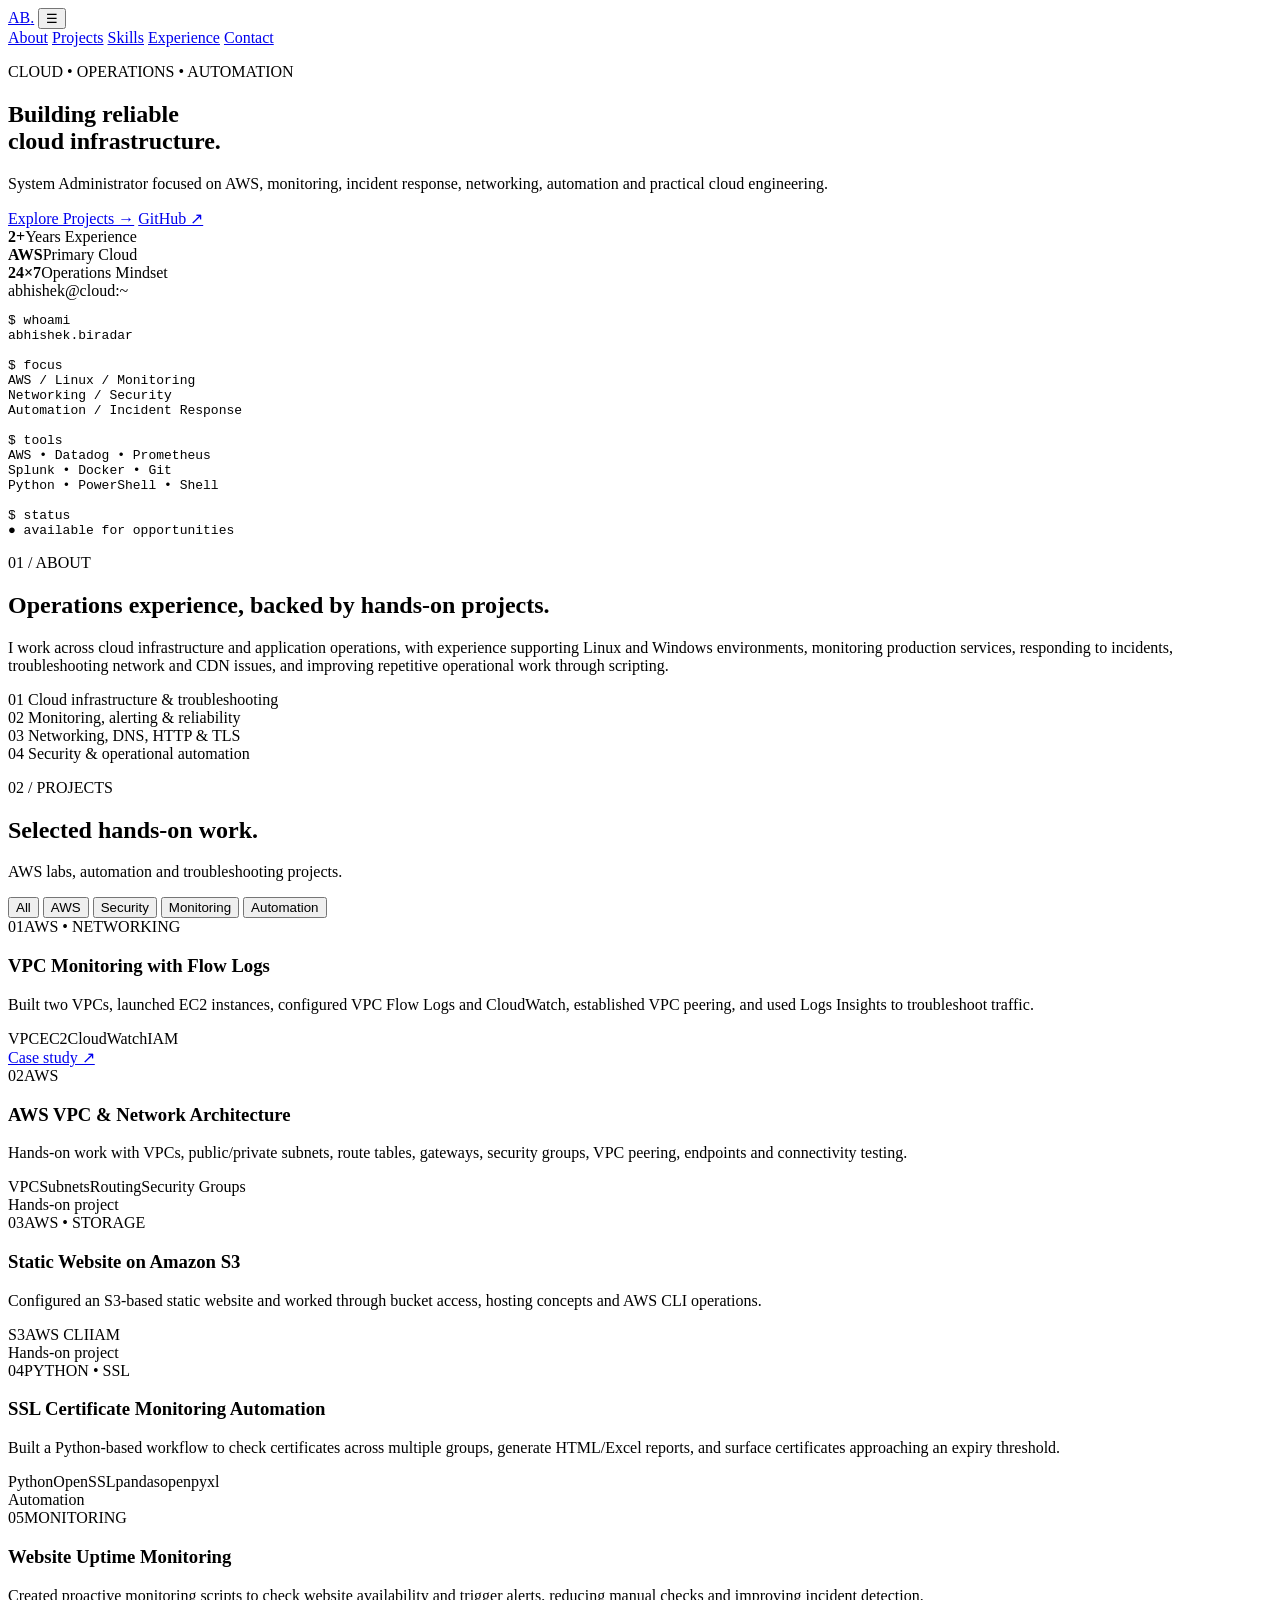
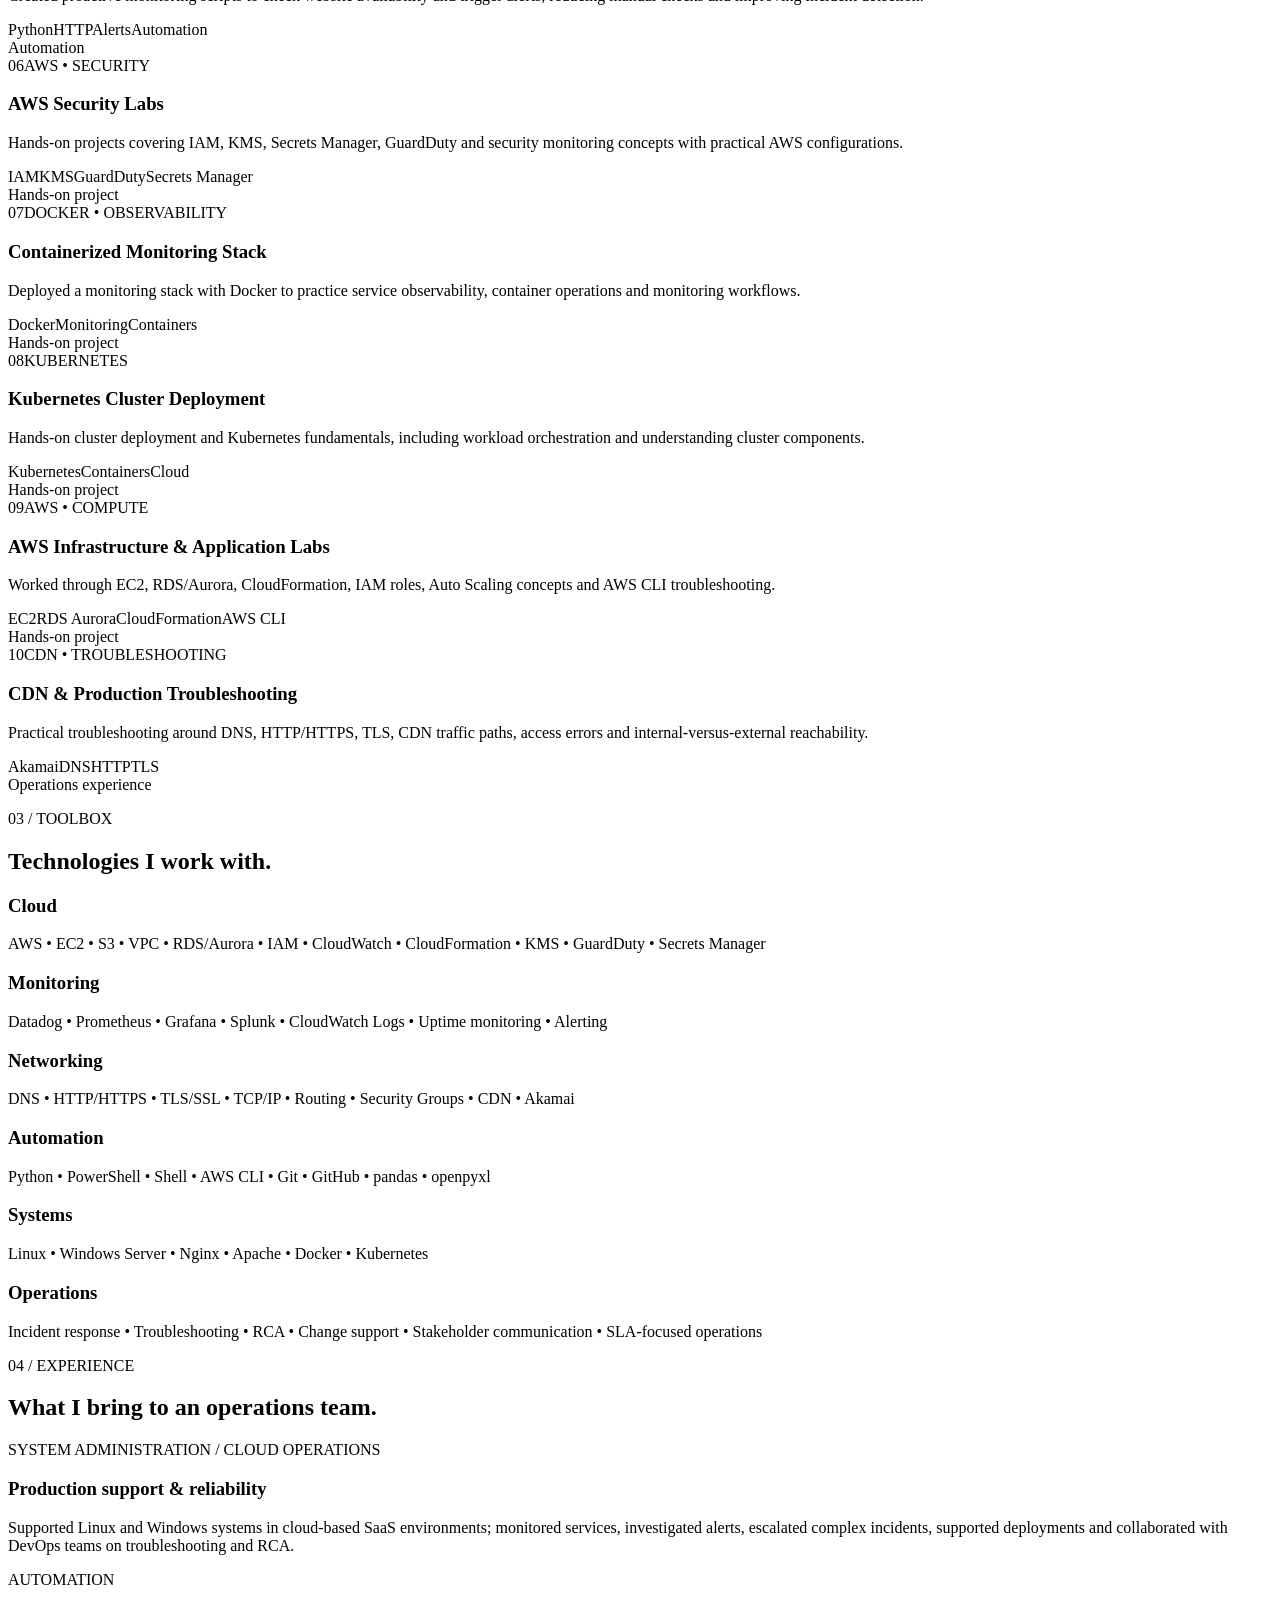
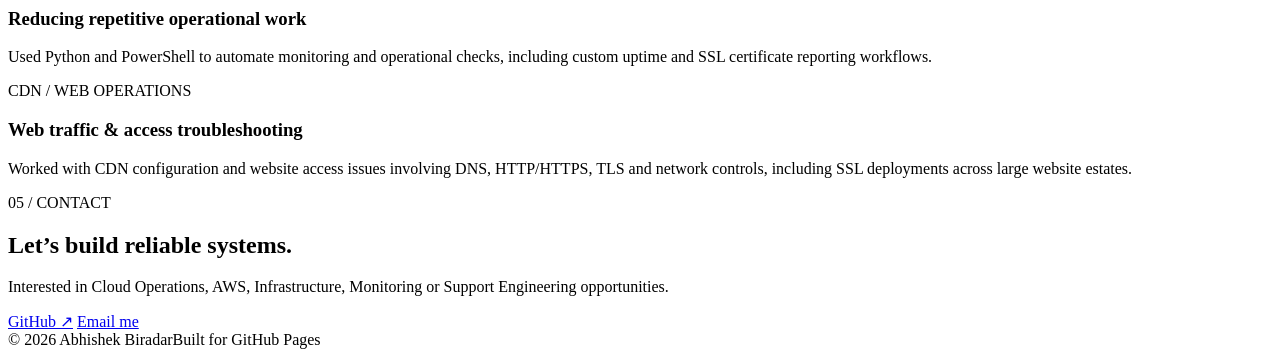
==== index.html @ 0b4e9587 "Rename index[1].html to index.html" ====
<!DOCTYPE html>
<html lang="en">
<head>
  <meta charset="UTF-8">
  <meta name="viewport" content="width=device-width, initial-scale=1.0">
  <meta name="description" content="Abhishek Biradar — Cloud Operations, AWS, Monitoring and Infrastructure portfolio.">
  <title>Abhishek Biradar | Cloud & Infrastructure Portfolio</title>
  <link rel="preconnect" href="https://fonts.googleapis.com">
  <link rel="preconnect" href="https://fonts.gstatic.com" crossorigin>
  <link href="https://fonts.googleapis.com/css2?family=Inter:wght@400;500;600;700;800&family=JetBrains+Mono:wght@500;600&display=swap" rel="stylesheet">
  <link rel="stylesheet" href="style.css">
</head>
<body>
  <div class="bg-grid"></div>

  <header class="nav">
    <a class="brand" href="#home">AB<span>.</span></a>
    <button class="menu-btn" aria-label="Open menu">☰</button>
    <nav>
      <a href="#about">About</a>
      <a href="#projects">Projects</a>
      <a href="#skills">Skills</a>
      <a href="#experience">Experience</a>
      <a href="#contact">Contact</a>
    </nav>
  </header>

  <main id="home">
    <section class="hero section">
      <div class="hero-copy">
        <p class="eyebrow"><span class="dot"></span> CLOUD • OPERATIONS • AUTOMATION</p>
        <h1>Building reliable<br><span>cloud infrastructure.</span></h1>
        <p class="lead">
          System Administrator focused on AWS, monitoring, incident response,
          networking, automation and practical cloud engineering.
        </p>
        <div class="hero-actions">
          <a class="btn primary" href="#projects">Explore Projects →</a>
          <a class="btn ghost" href="https://github.com/0babhi" target="_blank" rel="noreferrer">GitHub ↗</a>
        </div>
        <div class="quick-stats">
          <div><strong>2+</strong><span>Years Experience</span></div>
          <div><strong>AWS</strong><span>Primary Cloud</span></div>
          <div><strong>24×7</strong><span>Operations Mindset</span></div>
        </div>
      </div>
      <div class="terminal-card">
        <div class="terminal-top"><i></i><i></i><i></i><span>abhishek@cloud:~</span></div>
        <pre><code><span class="muted">$</span> whoami
<span class="cyan">abhishek.biradar</span>

<span class="muted">$</span> focus
AWS / Linux / Monitoring
Networking / Security
Automation / Incident Response

<span class="muted">$</span> tools
AWS • Datadog • Prometheus
Splunk • Docker • Git
Python • PowerShell • Shell

<span class="muted">$</span> status
<span class="green">● available for opportunities</span></code></pre>
      </div>
    </section>

    <section id="about" class="section about">
      <div class="section-head">
        <p class="eyebrow">01 / ABOUT</p>
        <h2>Operations experience, backed by hands-on projects.</h2>
      </div>
      <div class="about-grid">
        <p class="about-text">
          I work across cloud infrastructure and application operations, with experience
          supporting Linux and Windows environments, monitoring production services,
          responding to incidents, troubleshooting network and CDN issues, and improving
          repetitive operational work through scripting.
        </p>
        <div class="about-list">
          <div><span>01</span> Cloud infrastructure & troubleshooting</div>
          <div><span>02</span> Monitoring, alerting & reliability</div>
          <div><span>03</span> Networking, DNS, HTTP & TLS</div>
          <div><span>04</span> Security & operational automation</div>
        </div>
      </div>
    </section>

    <section id="projects" class="section">
      <div class="section-head row">
        <div>
          <p class="eyebrow">02 / PROJECTS</p>
          <h2>Selected hands-on work.</h2>
        </div>
        <p class="section-note">AWS labs, automation and troubleshooting projects.</p>
      </div>

      <div class="filters">
        <button class="filter active" data-filter="all">All</button>
        <button class="filter" data-filter="aws">AWS</button>
        <button class="filter" data-filter="security">Security</button>
        <button class="filter" data-filter="monitoring">Monitoring</button>
        <button class="filter" data-filter="automation">Automation</button>
      </div>

      <div class="project-grid">
        <article class="project featured" data-tags="aws monitoring security">
          <div class="project-top"><span class="number">01</span><span class="badge">AWS • NETWORKING</span></div>
          <h3>VPC Monitoring with Flow Logs</h3>
          <p>Built two VPCs, launched EC2 instances, configured VPC Flow Logs and CloudWatch, established VPC peering, and used Logs Insights to troubleshoot traffic.</p>
          <div class="tags"><span>VPC</span><span>EC2</span><span>CloudWatch</span><span>IAM</span></div>
          <a href="https://0babhi.github.io/Abhishek.biradar/" target="_blank" rel="noreferrer">Case study ↗</a>
        </article>

        <article class="project" data-tags="aws">
          <div class="project-top"><span class="number">02</span><span class="badge">AWS</span></div>
          <h3>AWS VPC & Network Architecture</h3>
          <p>Hands-on work with VPCs, public/private subnets, route tables, gateways, security groups, VPC peering, endpoints and connectivity testing.</p>
          <div class="tags"><span>VPC</span><span>Subnets</span><span>Routing</span><span>Security Groups</span></div>
          <span class="project-status">Hands-on project</span>
        </article>

        <article class="project" data-tags="aws">
          <div class="project-top"><span class="number">03</span><span class="badge">AWS • STORAGE</span></div>
          <h3>Static Website on Amazon S3</h3>
          <p>Configured an S3-based static website and worked through bucket access, hosting concepts and AWS CLI operations.</p>
          <div class="tags"><span>S3</span><span>AWS CLI</span><span>IAM</span></div>
          <span class="project-status">Hands-on project</span>
        </article>

        <article class="project" data-tags="monitoring automation">
          <div class="project-top"><span class="number">04</span><span class="badge">PYTHON • SSL</span></div>
          <h3>SSL Certificate Monitoring Automation</h3>
          <p>Built a Python-based workflow to check certificates across multiple groups, generate HTML/Excel reports, and surface certificates approaching an expiry threshold.</p>
          <div class="tags"><span>Python</span><span>OpenSSL</span><span>pandas</span><span>openpyxl</span></div>
          <span class="project-status">Automation</span>
        </article>

        <article class="project" data-tags="monitoring automation">
          <div class="project-top"><span class="number">05</span><span class="badge">MONITORING</span></div>
          <h3>Website Uptime Monitoring</h3>
          <p>Created proactive monitoring scripts to check website availability and trigger alerts, reducing manual checks and improving incident detection.</p>
          <div class="tags"><span>Python</span><span>HTTP</span><span>Alerts</span><span>Automation</span></div>
          <span class="project-status">Automation</span>
        </article>

        <article class="project" data-tags="aws security">
          <div class="project-top"><span class="number">06</span><span class="badge">AWS • SECURITY</span></div>
          <h3>AWS Security Labs</h3>
          <p>Hands-on projects covering IAM, KMS, Secrets Manager, GuardDuty and security monitoring concepts with practical AWS configurations.</p>
          <div class="tags"><span>IAM</span><span>KMS</span><span>GuardDuty</span><span>Secrets Manager</span></div>
          <span class="project-status">Hands-on project</span>
        </article>

        <article class="project" data-tags="aws monitoring">
          <div class="project-top"><span class="number">07</span><span class="badge">DOCKER • OBSERVABILITY</span></div>
          <h3>Containerized Monitoring Stack</h3>
          <p>Deployed a monitoring stack with Docker to practice service observability, container operations and monitoring workflows.</p>
          <div class="tags"><span>Docker</span><span>Monitoring</span><span>Containers</span></div>
          <span class="project-status">Hands-on project</span>
        </article>

        <article class="project" data-tags="aws">
          <div class="project-top"><span class="number">08</span><span class="badge">KUBERNETES</span></div>
          <h3>Kubernetes Cluster Deployment</h3>
          <p>Hands-on cluster deployment and Kubernetes fundamentals, including workload orchestration and understanding cluster components.</p>
          <div class="tags"><span>Kubernetes</span><span>Containers</span><span>Cloud</span></div>
          <span class="project-status">Hands-on project</span>
        </article>

        <article class="project" data-tags="aws security">
          <div class="project-top"><span class="number">09</span><span class="badge">AWS • COMPUTE</span></div>
          <h3>AWS Infrastructure & Application Labs</h3>
          <p>Worked through EC2, RDS/Aurora, CloudFormation, IAM roles, Auto Scaling concepts and AWS CLI troubleshooting.</p>
          <div class="tags"><span>EC2</span><span>RDS Aurora</span><span>CloudFormation</span><span>AWS CLI</span></div>
          <span class="project-status">Hands-on project</span>
        </article>

        <article class="project" data-tags="monitoring security">
          <div class="project-top"><span class="number">10</span><span class="badge">CDN • TROUBLESHOOTING</span></div>
          <h3>CDN & Production Troubleshooting</h3>
          <p>Practical troubleshooting around DNS, HTTP/HTTPS, TLS, CDN traffic paths, access errors and internal-versus-external reachability.</p>
          <div class="tags"><span>Akamai</span><span>DNS</span><span>HTTP</span><span>TLS</span></div>
          <span class="project-status">Operations experience</span>
        </article>
      </div>
    </section>

    <section id="skills" class="section skills">
      <div class="section-head">
        <p class="eyebrow">03 / TOOLBOX</p>
        <h2>Technologies I work with.</h2>
      </div>
      <div class="skill-groups">
        <div class="skill-group"><h3>Cloud</h3><p>AWS • EC2 • S3 • VPC • RDS/Aurora • IAM • CloudWatch • CloudFormation • KMS • GuardDuty • Secrets Manager</p></div>
        <div class="skill-group"><h3>Monitoring</h3><p>Datadog • Prometheus • Grafana • Splunk • CloudWatch Logs • Uptime monitoring • Alerting</p></div>
        <div class="skill-group"><h3>Networking</h3><p>DNS • HTTP/HTTPS • TLS/SSL • TCP/IP • Routing • Security Groups • CDN • Akamai</p></div>
        <div class="skill-group"><h3>Automation</h3><p>Python • PowerShell • Shell • AWS CLI • Git • GitHub • pandas • openpyxl</p></div>
        <div class="skill-group"><h3>Systems</h3><p>Linux • Windows Server • Nginx • Apache • Docker • Kubernetes</p></div>
        <div class="skill-group"><h3>Operations</h3><p>Incident response • Troubleshooting • RCA • Change support • Stakeholder communication • SLA-focused operations</p></div>
      </div>
    </section>

    <section id="experience" class="section experience">
      <div class="section-head">
        <p class="eyebrow">04 / EXPERIENCE</p>
        <h2>What I bring to an operations team.</h2>
      </div>
      <div class="timeline">
        <div class="timeline-item">
          <span class="timeline-dot"></span>
          <div><p class="eyebrow">SYSTEM ADMINISTRATION / CLOUD OPERATIONS</p>
          <h3>Production support & reliability</h3>
          <p>Supported Linux and Windows systems in cloud-based SaaS environments; monitored services, investigated alerts, escalated complex incidents, supported deployments and collaborated with DevOps teams on troubleshooting and RCA.</p></div>
        </div>
        <div class="timeline-item">
          <span class="timeline-dot"></span>
          <div><p class="eyebrow">AUTOMATION</p>
          <h3>Reducing repetitive operational work</h3>
          <p>Used Python and PowerShell to automate monitoring and operational checks, including custom uptime and SSL certificate reporting workflows.</p></div>
        </div>
        <div class="timeline-item">
          <span class="timeline-dot"></span>
          <div><p class="eyebrow">CDN / WEB OPERATIONS</p>
          <h3>Web traffic & access troubleshooting</h3>
          <p>Worked with CDN configuration and website access issues involving DNS, HTTP/HTTPS, TLS and network controls, including SSL deployments across large website estates.</p></div>
        </div>
      </div>
    </section>

    <section id="contact" class="section contact">
      <div class="contact-card">
        <p class="eyebrow">05 / CONTACT</p>
        <h2>Let’s build reliable systems.</h2>
        <p>Interested in Cloud Operations, AWS, Infrastructure, Monitoring or Support Engineering opportunities.</p>
        <div class="contact-links">
          <a class="btn primary" href="https://github.com/0babhi" target="_blank" rel="noreferrer">GitHub ↗</a>
          <a class="btn ghost" href="mailto:abhi0b@duck.com">Email me</a>
        </div>
      </div>
    </section>
  </main>

  <footer><span>© 2026 Abhishek Biradar</span><span>Built for GitHub Pages</span></footer>
  <script src="script.js"></script>
</body>
</html>
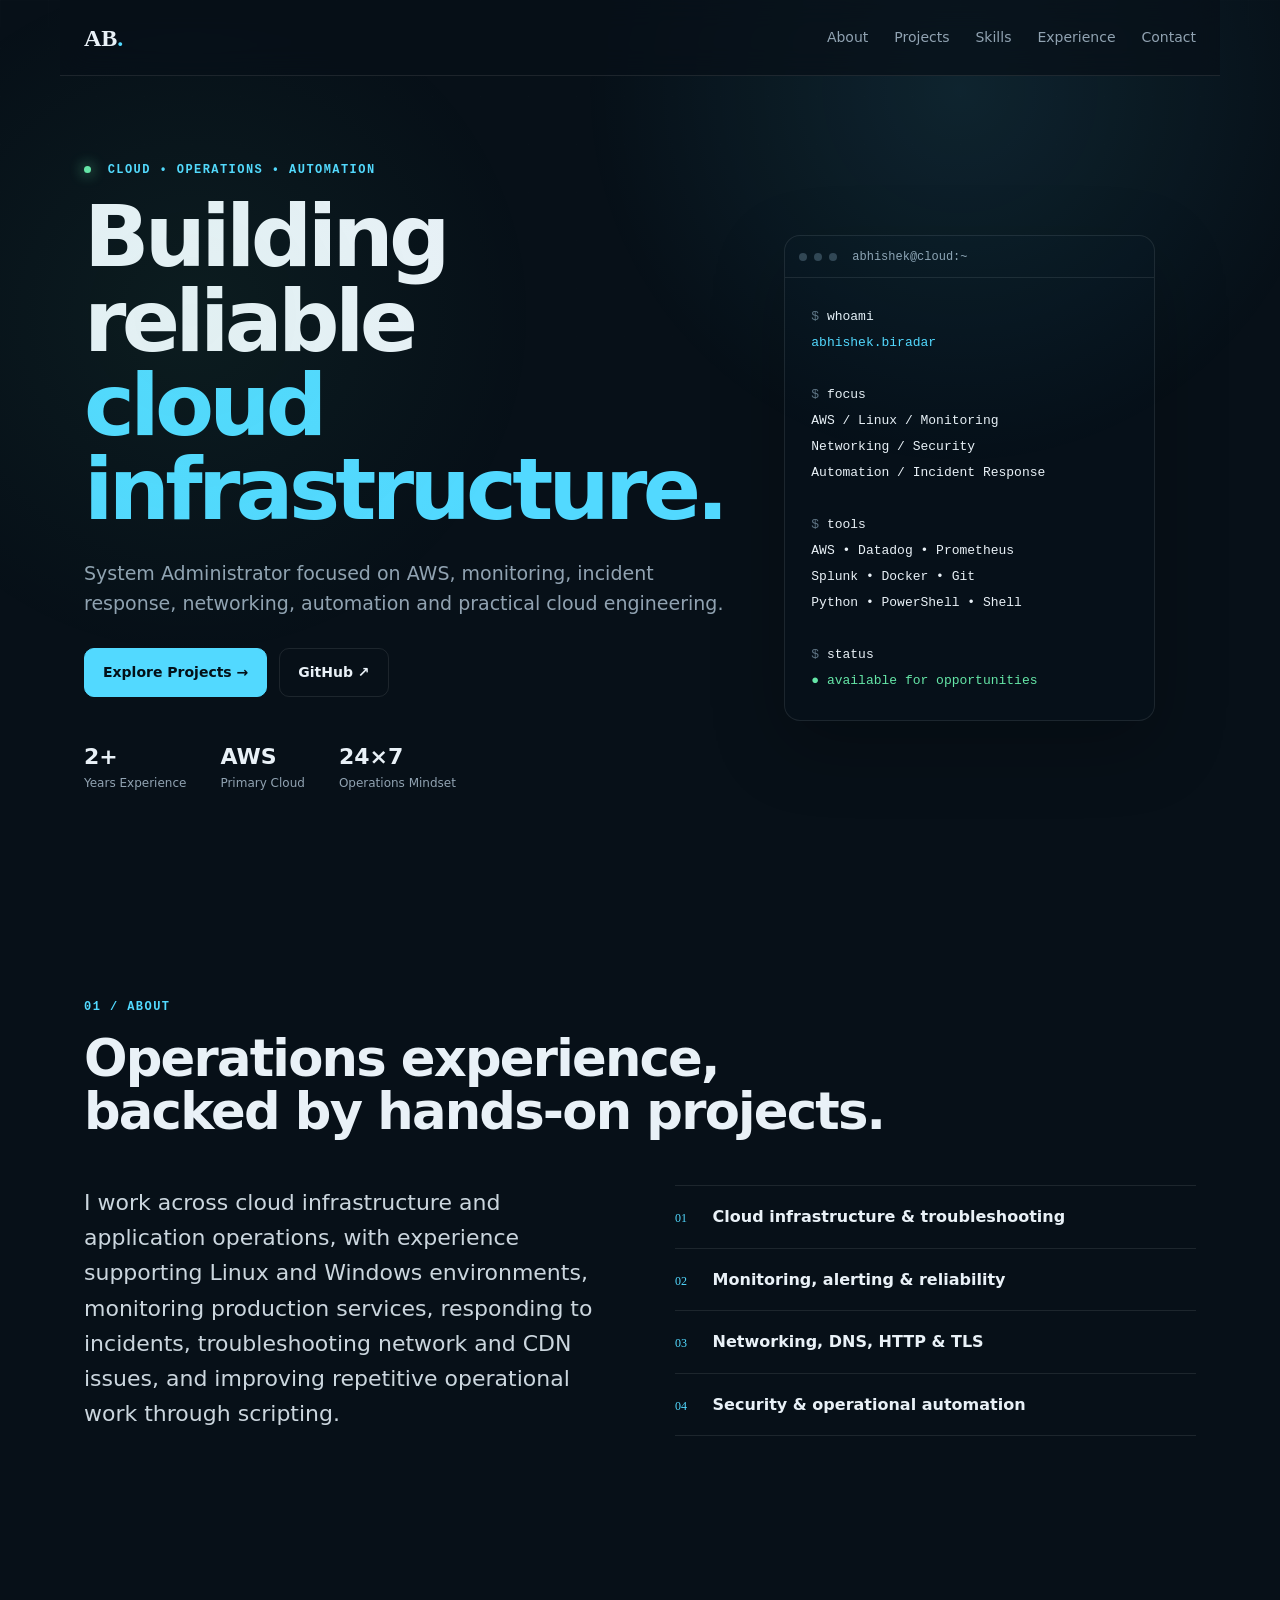
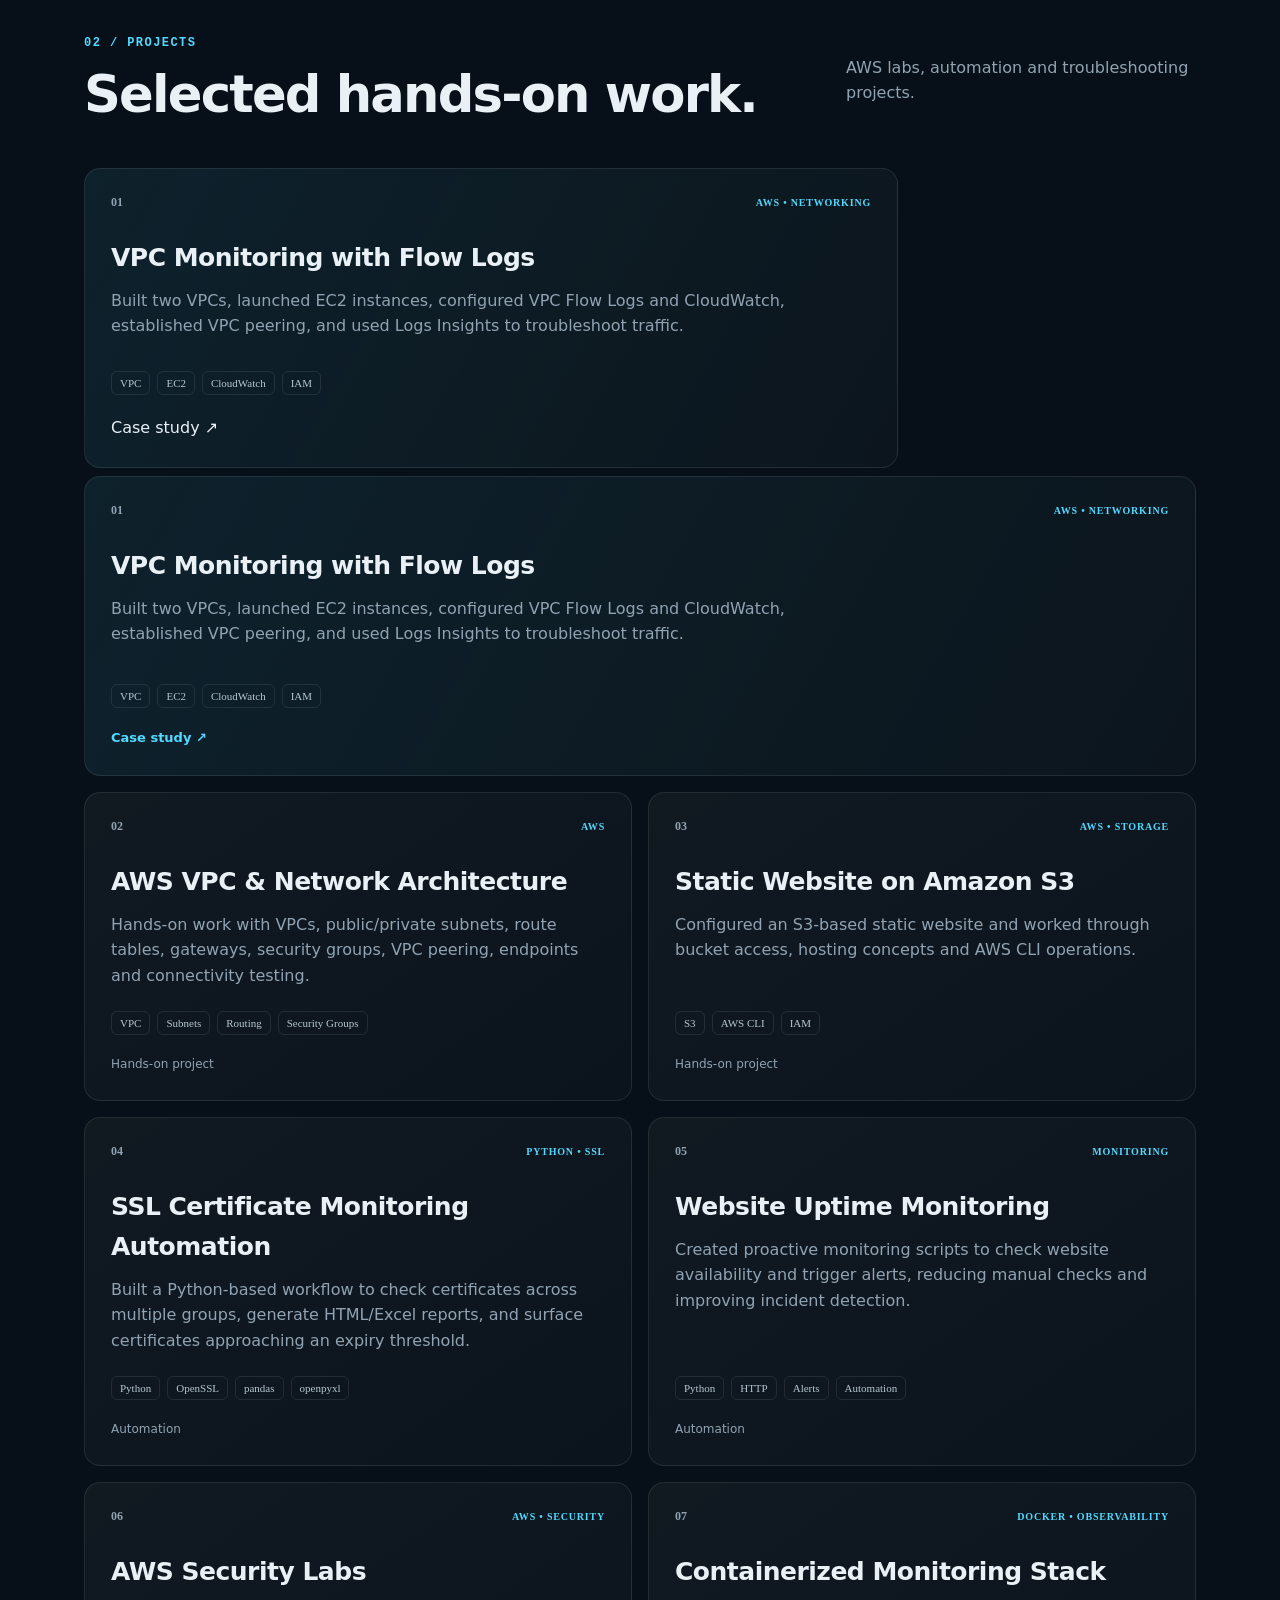
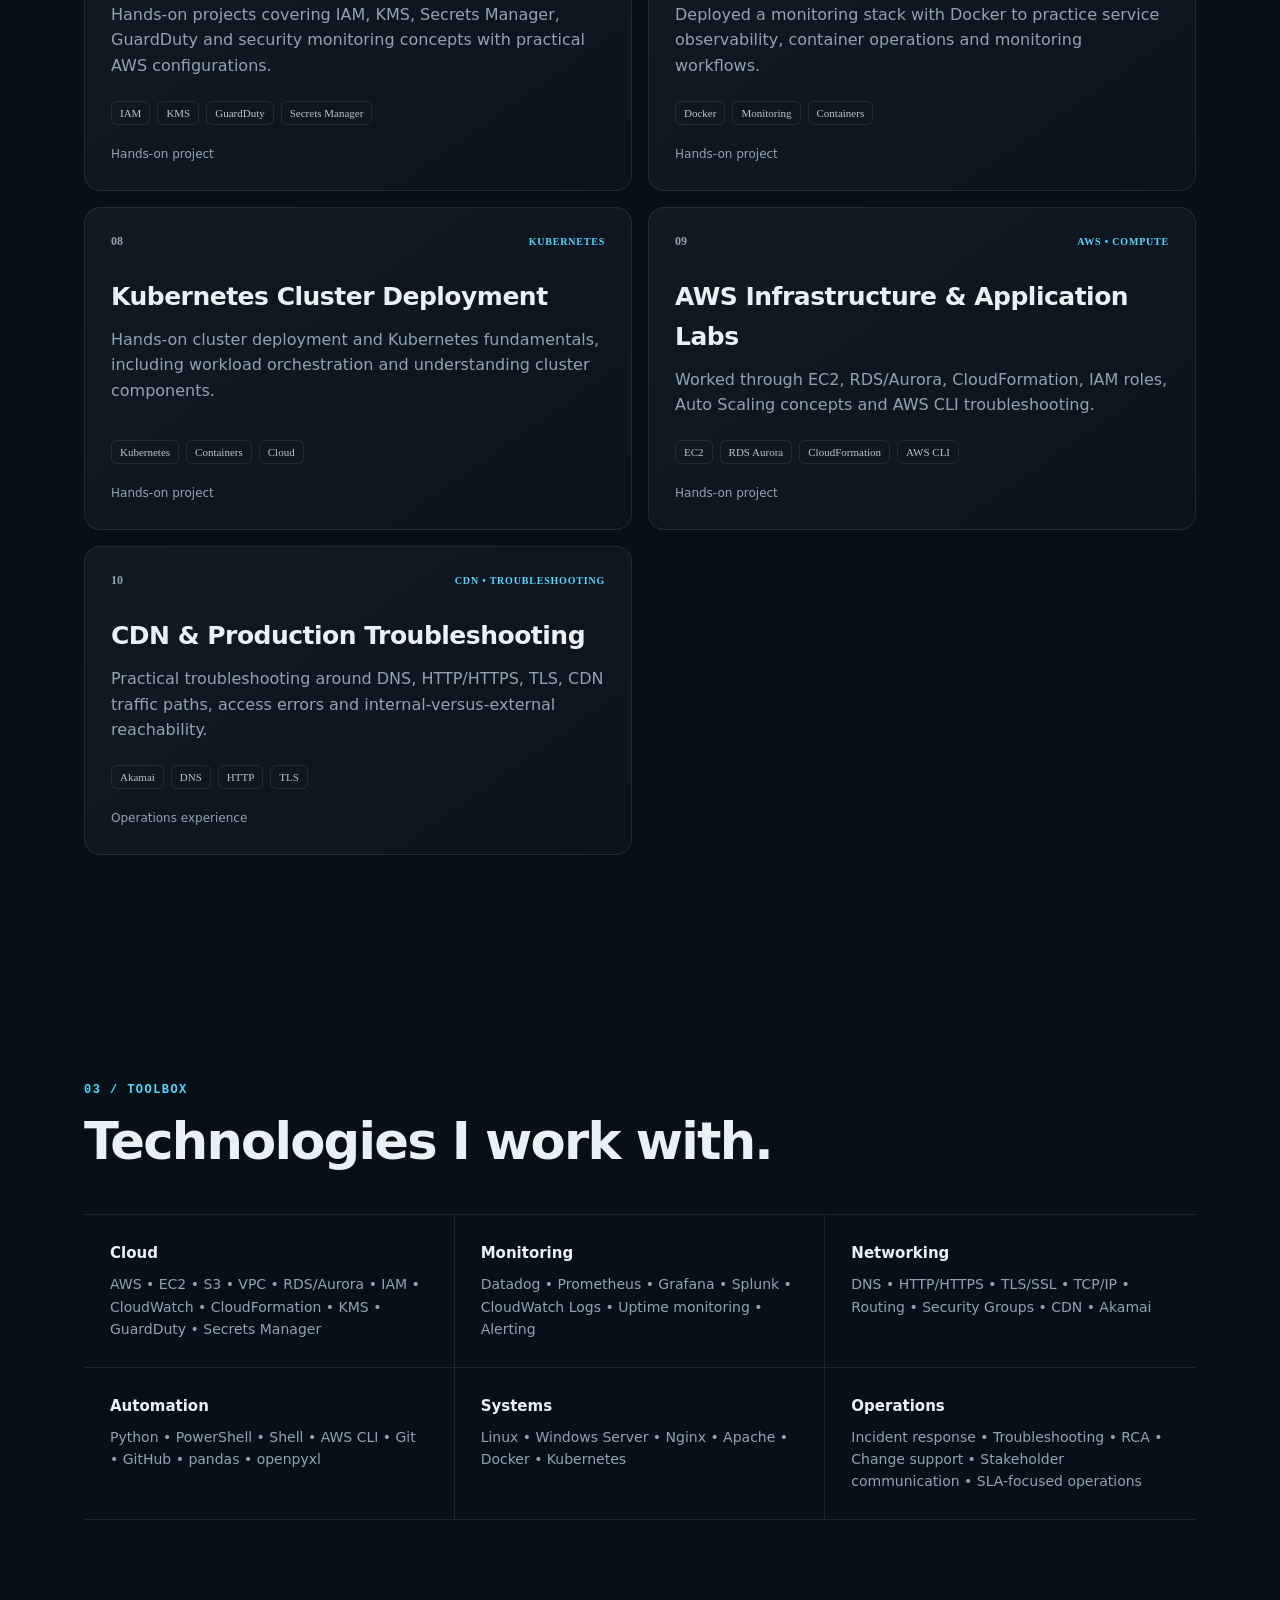
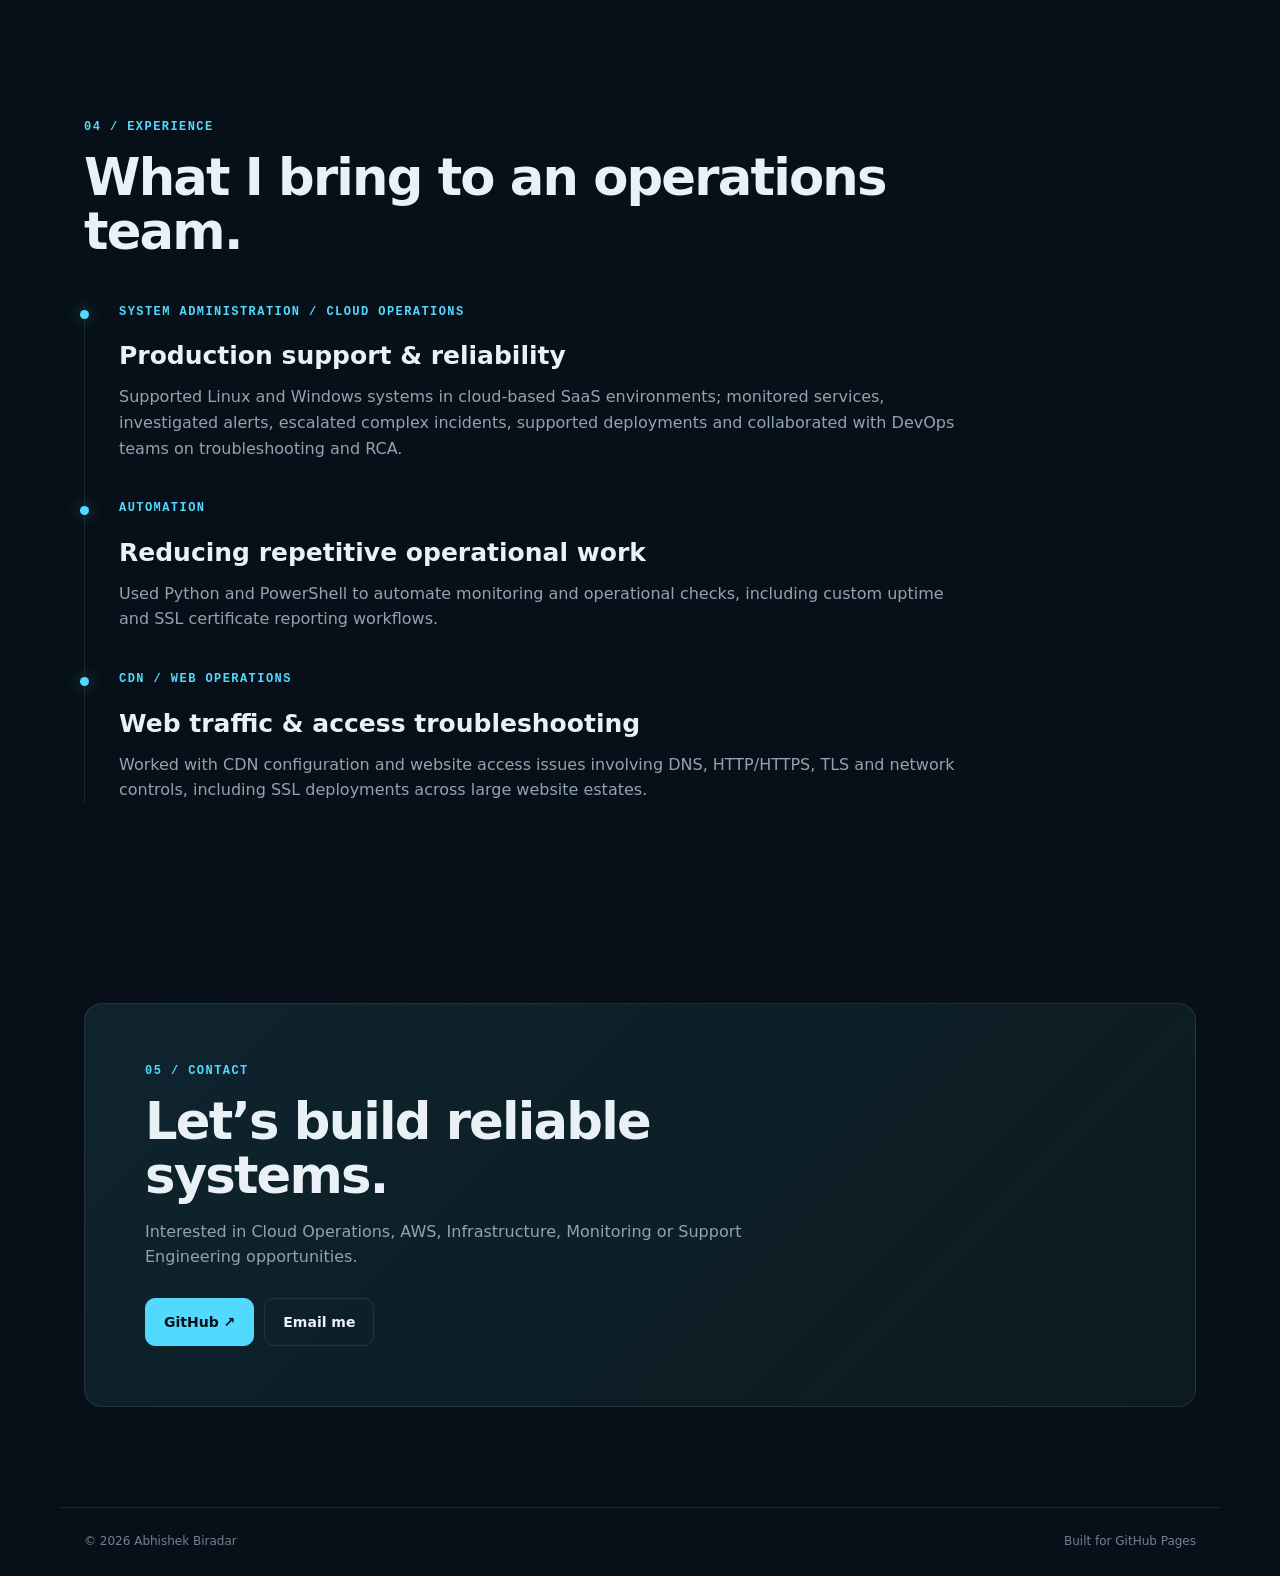
==== commit 5fe243da: "Add VPC Monitoring project details to index.html Added a new project article for VPC Monitoring with" ====
--- a/index.html
+++ b/index.html
@@ -95,13 +95,32 @@
       </div>
 
       <div class="filters">
-        <button class="filter active" data-filter="all">All</button>
-        <button class="filter" data-filter="aws">AWS</button>
-        <button class="filter" data-filter="security">Security</button>
-        <button class="filter" data-filter="monitoring">Monitoring</button>
-        <button class="filter" data-filter="automation">Automation</button>
-      </div>
-
+<article class="project featured" data-tags="aws monitoring security"
+         onclick="window.location.href='vpc-flow-logs.html'"
+         style="cursor: pointer;">
+
+  <div class="project-top">
+    <span class="number">01</span>
+    <span class="badge">AWS • NETWORKING</span>
+  </div>
+
+  <h3>VPC Monitoring with Flow Logs</h3>
+
+  <p>
+    Built two VPCs, launched EC2 instances, configured VPC Flow Logs and CloudWatch,
+    established VPC peering, and used Logs Insights to troubleshoot traffic.
+  </p>
+
+  <div class="tags">
+    <span>VPC</span>
+    <span>EC2</span>
+    <span>CloudWatch</span>
+    <span>IAM</span>
+  </div>
+
+  <span>Case study ↗</span>
+
+</article>
       <div class="project-grid">
         <article class="project featured" data-tags="aws monitoring security">
           <div class="project-top"><span class="number">01</span><span class="badge">AWS • NETWORKING</span></div>
--- a/style.css
+++ b/style.css
@@ -0,0 +1,24 @@
+:root{
+  --bg:#071018; --panel:#0b1620; --panel2:#0e1c28; --text:#e9f1f7;
+  --muted:#91a3b2; --line:rgba(255,255,255,.09); --cyan:#52d9ff;
+  --green:#65e6a7; --max:1160px;
+}
+*{box-sizing:border-box}html{scroll-behavior:smooth}body{margin:0;background:var(--bg);color:var(--text);font-family:Inter,system-ui,sans-serif;line-height:1.6}
+body:before{content:"";position:fixed;inset:0;pointer-events:none;background:radial-gradient(circle at 75% 10%,rgba(82,217,255,.10),transparent 30%),radial-gradient(circle at 15% 35%,rgba(101,230,167,.06),transparent 28%)}
+.bg-grid{position:fixed;inset:0;pointer-events:none;opacity:.16;background-image:linear-gradient(rgba(255,255,255,.05) 1px,transparent 1px),linear-gradient(90deg,rgba(255,255,255,.05) 1px,transparent 1px);background-size:48px 48px;mask-image:linear-gradient(to bottom,black,transparent 80%)}
+a{color:inherit;text-decoration:none}.nav{height:76px;max-width:var(--max);margin:auto;display:flex;align-items:center;justify-content:space-between;padding:0 24px;position:sticky;top:0;z-index:10;background:rgba(7,16,24,.72);backdrop-filter:blur(14px);border-bottom:1px solid var(--line)}
+.brand{font:800 24px/1 Inter}.brand span{color:var(--cyan)}nav{display:flex;gap:26px}nav a{font-size:14px;color:var(--muted);transition:.2s}nav a:hover{color:var(--text)}.menu-btn{display:none;background:none;border:0;color:var(--text);font-size:24px}
+.section{max-width:var(--max);margin:auto;padding:100px 24px}.hero{min-height:calc(100vh - 76px);display:grid;grid-template-columns:1.1fr .9fr;gap:60px;align-items:center;padding-top:80px}
+.eyebrow{font:600 12px/1.3 "JetBrains Mono",monospace;letter-spacing:.12em;color:var(--cyan);margin:0 0 16px}.dot{display:inline-block;width:7px;height:7px;background:var(--green);border-radius:50%;margin-right:8px;box-shadow:0 0 14px var(--green)}
+h1{font-size:clamp(48px,7vw,86px);line-height:.98;letter-spacing:-.055em;margin:0 0 26px}h1 span{color:var(--cyan)}h2{font-size:clamp(32px,4vw,52px);line-height:1.05;letter-spacing:-.035em;margin:0}.lead{font-size:19px;color:var(--muted);max-width:650px}.hero-actions{display:flex;gap:12px;margin:30px 0 42px}.btn{display:inline-flex;align-items:center;justify-content:center;border:1px solid var(--line);padding:12px 18px;border-radius:10px;font-weight:600;font-size:14px;transition:.2s}.btn.primary{background:var(--cyan);color:#031018;border-color:var(--cyan)}.btn.primary:hover{transform:translateY(-2px);box-shadow:0 10px 30px rgba(82,217,255,.18)}.btn.ghost:hover{background:rgba(255,255,255,.05)}
+.quick-stats{display:flex;gap:34px}.quick-stats div{display:grid}.quick-stats strong{font-size:22px}.quick-stats span{font-size:12px;color:var(--muted)}
+.terminal-card{background:#061019;border:1px solid var(--line);border-radius:16px;overflow:hidden;box-shadow:0 24px 70px rgba(0,0,0,.25)}.terminal-top{height:42px;display:flex;align-items:center;gap:7px;padding:0 14px;border-bottom:1px solid var(--line);color:var(--muted);font:12px "JetBrains Mono",monospace}.terminal-top i{width:8px;height:8px;border-radius:50%;background:#30414e}.terminal-top span{margin-left:8px}.terminal-card pre{padding:26px;margin:0;overflow:auto;font:13px/2 "JetBrains Mono",monospace}.muted{color:#5f7484}.cyan{color:var(--cyan)}.green{color:var(--green)}
+.section-head{max-width:820px;margin-bottom:46px}.section-head.row{display:flex;justify-content:space-between;align-items:end;gap:30px;max-width:none}.section-note{color:var(--muted);max-width:350px}.about-grid{display:grid;grid-template-columns:1fr 1fr;gap:70px}.about-text{font-size:22px;color:#cbd6de;margin:0}.about-list{border-top:1px solid var(--line)}.about-list div{padding:18px 0;border-bottom:1px solid var(--line);font-weight:600}.about-list span{font:12px "JetBrains Mono";color:var(--cyan);margin-right:20px}
+.filters{display:flex;gap:8px;flex-wrap:wrap;margin-bottom:28px}.filter{border:1px solid var(--line);background:transparent;color:var(--muted);padding:8px 13px;border-radius:999px;cursor:pointer}.filter.active,.filter:hover{color:var(--bg);background:var(--cyan);border-color:var(--cyan)}
+.project-grid{display:grid;grid-template-columns:repeat(2,1fr);gap:16px}.project{background:linear-gradient(145deg,rgba(255,255,255,.045),rgba(255,255,255,.018));border:1px solid var(--line);border-radius:16px;padding:26px;min-height:280px;display:flex;flex-direction:column;transition:.25s}.project:hover{transform:translateY(-4px);border-color:rgba(82,217,255,.28)}.project.featured{grid-column:span 2;min-height:300px;background:linear-gradient(120deg,rgba(82,217,255,.09),rgba(255,255,255,.025))}
+.project-top{display:flex;justify-content:space-between;align-items:center}.number{font:600 12px "JetBrains Mono";color:var(--muted)}.badge{font:600 10px "JetBrains Mono";letter-spacing:.08em;color:var(--cyan)}.project h3{font-size:25px;margin:28px 0 10px;letter-spacing:-.02em}.project p{color:var(--muted);margin:0 0 22px;max-width:760px}.tags{display:flex;gap:7px;flex-wrap:wrap;margin-top:auto;margin-bottom:20px}.tags span{font:500 11px "JetBrains Mono";color:#b6c6d1;border:1px solid var(--line);padding:5px 8px;border-radius:6px}.project>a{color:var(--cyan);font-size:13px;font-weight:700}.project-status{font-size:12px;color:var(--muted)}
+.skill-groups{display:grid;grid-template-columns:repeat(3,1fr);border-top:1px solid var(--line)}.skill-group{padding:26px;border-bottom:1px solid var(--line);border-right:1px solid var(--line)}.skill-group:nth-child(3n){border-right:0}.skill-group h3{margin:0 0 8px;font-size:15px}.skill-group p{margin:0;color:var(--muted);font-size:14px}
+.timeline{border-left:1px solid var(--line);padding-left:34px;display:grid;gap:40px}.timeline-item{position:relative}.timeline-dot{position:absolute;left:-39px;top:5px;width:9px;height:9px;border-radius:50%;background:var(--cyan);box-shadow:0 0 16px rgba(82,217,255,.45)}.timeline-item h3{margin:0 0 8px;font-size:25px}.timeline-item p:last-child{color:var(--muted);max-width:850px;margin:0}
+.contact-card{border:1px solid var(--line);border-radius:18px;padding:60px;background:linear-gradient(135deg,rgba(82,217,255,.10),rgba(101,230,167,.05))}.contact-card h2{max-width:700px}.contact-card>p:not(.eyebrow){color:var(--muted);max-width:600px}.contact-links{display:flex;gap:10px;margin-top:28px}
+footer{max-width:var(--max);margin:auto;padding:24px;border-top:1px solid var(--line);display:flex;justify-content:space-between;color:#6f8190;font-size:12px}
+@media(max-width:800px){nav{display:none}.menu-btn{display:block}.nav.open nav{display:flex;position:absolute;left:0;right:0;top:76px;background:var(--bg);padding:20px 24px;flex-direction:column;border-bottom:1px solid var(--line)}.hero{grid-template-columns:1fr;padding-top:55px}.about-grid,.project-grid,.skill-groups{grid-template-columns:1fr}.project.featured{grid-column:auto}.skill-group{border-right:0}.section-head.row{display:block}.section-note{margin-top:12px}.quick-stats{gap:20px;flex-wrap:wrap}.terminal-card{order:2}h1{font-size:54px}}
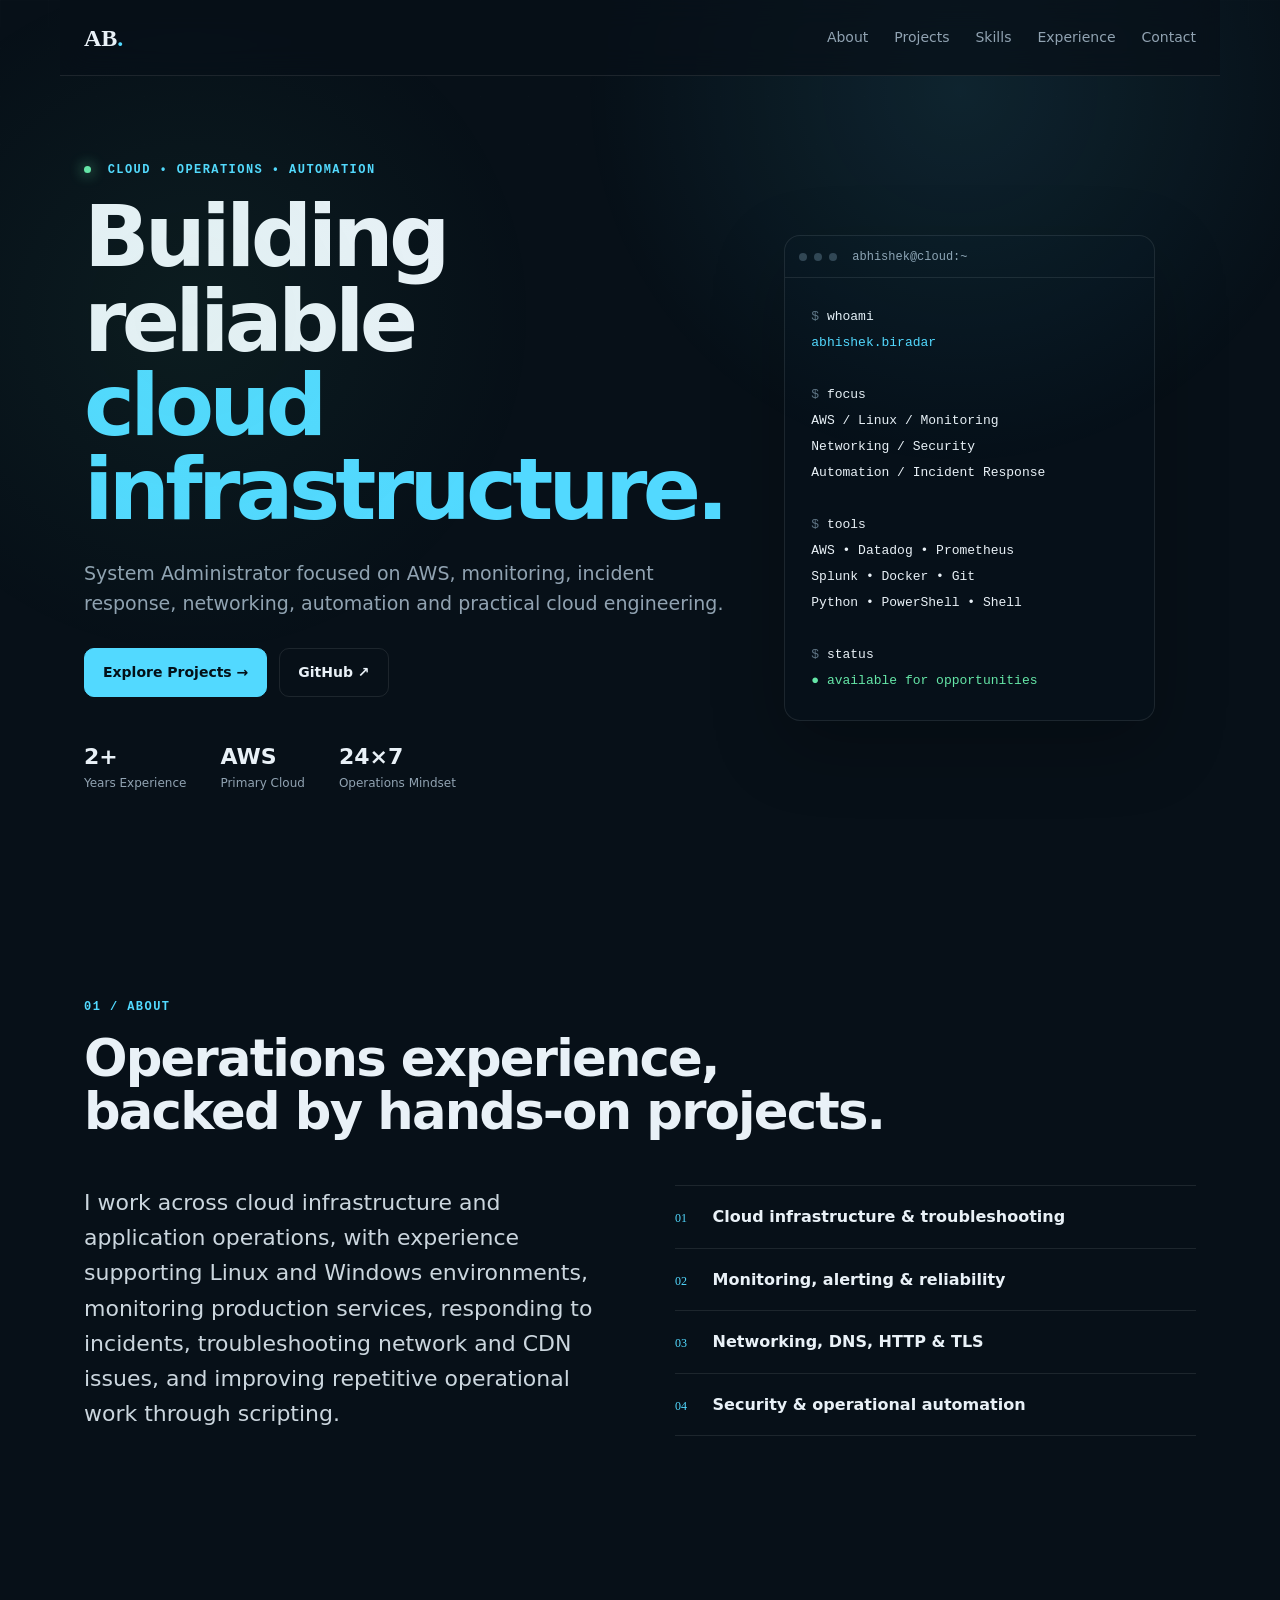
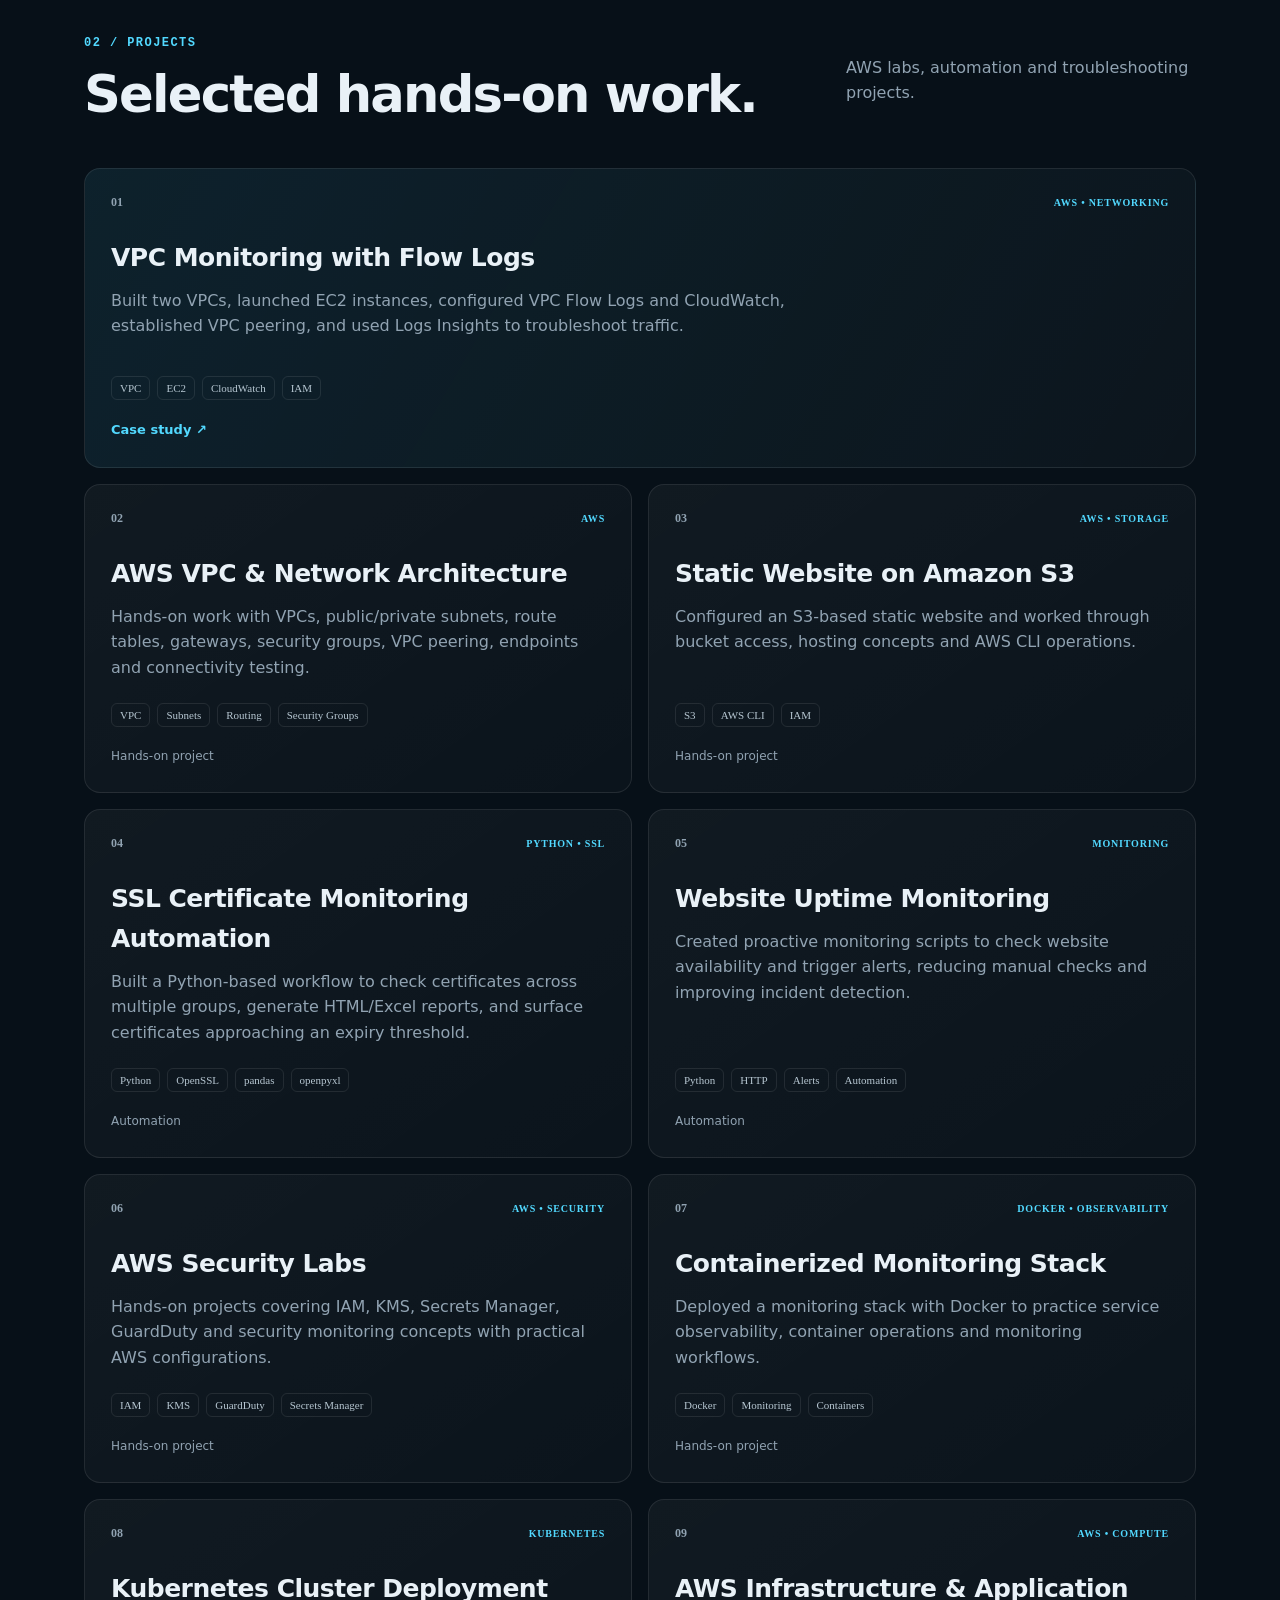
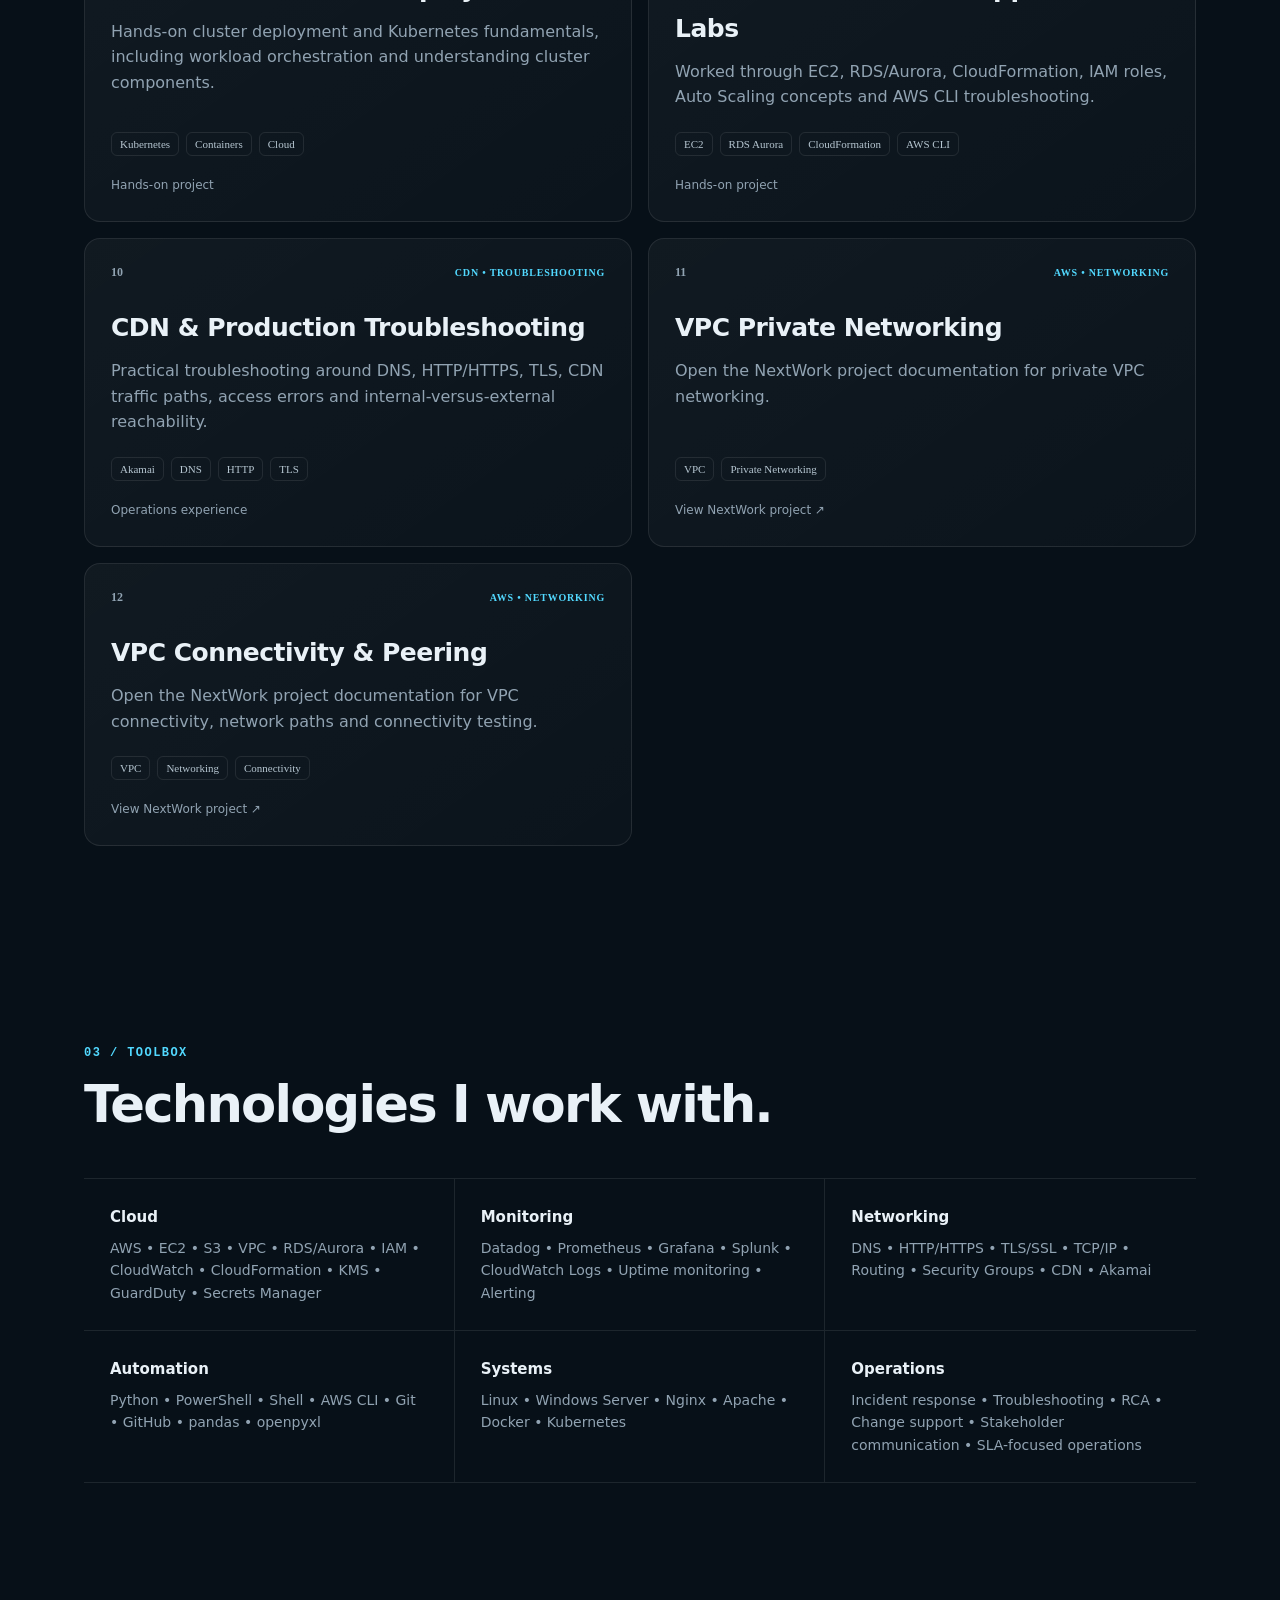
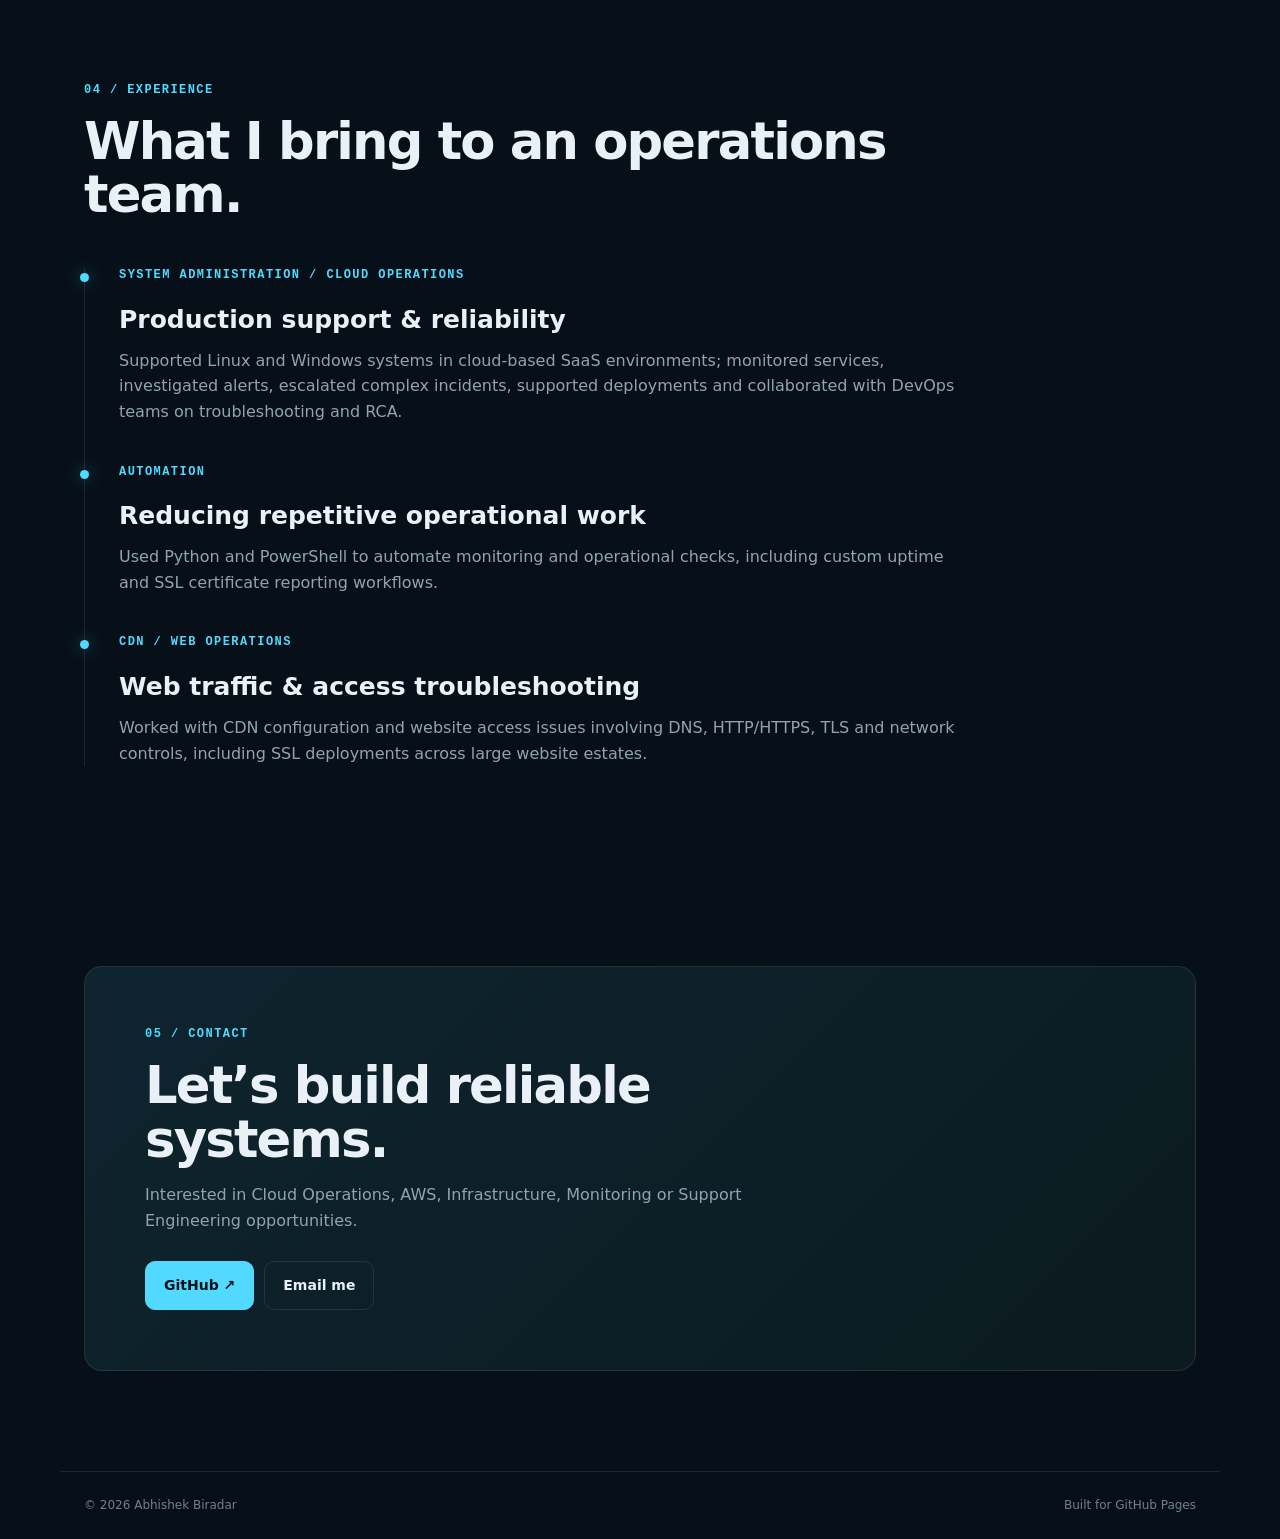
==== commit 3160a9a1: "Enhance project articles with navigation and new content Updated project articles to include onclick" ====
--- a/index.html
+++ b/index.html
@@ -93,36 +93,8 @@
         </div>
         <p class="section-note">AWS labs, automation and troubleshooting projects.</p>
       </div>
-
-      <div class="filters">
-<article class="project featured" data-tags="aws monitoring security"
-         onclick="window.location.href='vpc-flow-logs.html'"
-         style="cursor: pointer;">
-
-  <div class="project-top">
-    <span class="number">01</span>
-    <span class="badge">AWS • NETWORKING</span>
-  </div>
-
-  <h3>VPC Monitoring with Flow Logs</h3>
-
-  <p>
-    Built two VPCs, launched EC2 instances, configured VPC Flow Logs and CloudWatch,
-    established VPC peering, and used Logs Insights to troubleshoot traffic.
-  </p>
-
-  <div class="tags">
-    <span>VPC</span>
-    <span>EC2</span>
-    <span>CloudWatch</span>
-    <span>IAM</span>
-  </div>
-
-  <span>Case study ↗</span>
-
-</article>
       <div class="project-grid">
-        <article class="project featured" data-tags="aws monitoring security">
+        <article class="project featured" data-tags="aws monitoring security" onclick="window.location.href='vpc-flow-logs.html'" style="cursor: pointer;" role="link" tabindex="0">
           <div class="project-top"><span class="number">01</span><span class="badge">AWS • NETWORKING</span></div>
           <h3>VPC Monitoring with Flow Logs</h3>
           <p>Built two VPCs, launched EC2 instances, configured VPC Flow Logs and CloudWatch, established VPC peering, and used Logs Insights to troubleshoot traffic.</p>
@@ -130,7 +102,7 @@
           <a href="https://0babhi.github.io/Abhishek.biradar/" target="_blank" rel="noreferrer">Case study ↗</a>
         </article>
 
-        <article class="project" data-tags="aws">
+        <article class="project" data-tags="aws" onclick="window.open('https://nextwork.ai/content_maroon_agile_monkey/docs/aws-networks-vpc', '_blank', 'noopener')" style="cursor: pointer;" role="link" tabindex="0">
           <div class="project-top"><span class="number">02</span><span class="badge">AWS</span></div>
           <h3>AWS VPC & Network Architecture</h3>
           <p>Hands-on work with VPCs, public/private subnets, route tables, gateways, security groups, VPC peering, endpoints and connectivity testing.</p>
@@ -138,7 +110,7 @@
           <span class="project-status">Hands-on project</span>
         </article>
 
-        <article class="project" data-tags="aws">
+        <article class="project" data-tags="aws" onclick="window.open('https://nextwork.ai/content_maroon_agile_monkey/docs/aws-host-a-website-on-s3', '_blank', 'noopener')" style="cursor: pointer;" role="link" tabindex="0">
           <div class="project-top"><span class="number">03</span><span class="badge">AWS • STORAGE</span></div>
           <h3>Static Website on Amazon S3</h3>
           <p>Configured an S3-based static website and worked through bucket access, hosting concepts and AWS CLI operations.</p>
@@ -162,7 +134,7 @@
           <span class="project-status">Automation</span>
         </article>
 
-        <article class="project" data-tags="aws security">
+        <article class="project" data-tags="aws security" onclick="window.open('https://nextwork.ai/content_maroon_agile_monkey/docs/aws-networks-security', '_blank', 'noopener')" style="cursor: pointer;" role="link" tabindex="0">
           <div class="project-top"><span class="number">06</span><span class="badge">AWS • SECURITY</span></div>
           <h3>AWS Security Labs</h3>
           <p>Hands-on projects covering IAM, KMS, Secrets Manager, GuardDuty and security monitoring concepts with practical AWS configurations.</p>
@@ -186,7 +158,7 @@
           <span class="project-status">Hands-on project</span>
         </article>
 
-        <article class="project" data-tags="aws security">
+        <article class="project" data-tags="aws security" onclick="window.open('https://nextwork.ai/content_maroon_agile_monkey/docs/aws-networks-ec2', '_blank', 'noopener')" style="cursor: pointer;" role="link" tabindex="0">
           <div class="project-top"><span class="number">09</span><span class="badge">AWS • COMPUTE</span></div>
           <h3>AWS Infrastructure & Application Labs</h3>
           <p>Worked through EC2, RDS/Aurora, CloudFormation, IAM roles, Auto Scaling concepts and AWS CLI troubleshooting.</p>
@@ -200,6 +172,25 @@
           <p>Practical troubleshooting around DNS, HTTP/HTTPS, TLS, CDN traffic paths, access errors and internal-versus-external reachability.</p>
           <div class="tags"><span>Akamai</span><span>DNS</span><span>HTTP</span><span>TLS</span></div>
           <span class="project-status">Operations experience</span>
+        </article>
+
+        <article class="project" data-tags="aws networking"
+                 onclick="window.open('https://nextwork.ai/content_maroon_agile_monkey/docs/aws-networks-private', '_blank', 'noopener')"
+                 style="cursor: pointer;" role="link" tabindex="0">
+          <div class="project-top"><span class="number">11</span><span class="badge">AWS • NETWORKING</span></div>
+          <h3>VPC Private Networking</h3>
+          <p>Open the NextWork project documentation for private VPC networking.</p>
+          <div class="tags"><span>VPC</span><span>Private Networking</span></div>
+          <span class="project-status">View NextWork project ↗</span>
+        </article>
+        <article class="project" data-tags="aws networking"
+                 onclick="window.open('https://nextwork.ai/content_maroon_agile_monkey/docs/aws-networks-connectivity', '_blank', 'noopener')"
+                 style="cursor: pointer;" role="link" tabindex="0">
+          <div class="project-top"><span class="number">12</span><span class="badge">AWS • NETWORKING</span></div>
+          <h3>VPC Connectivity & Peering</h3>
+          <p>Open the NextWork project documentation for VPC connectivity, network paths and connectivity testing.</p>
+          <div class="tags"><span>VPC</span><span>Networking</span><span>Connectivity</span></div>
+          <span class="project-status">View NextWork project ↗</span>
         </article>
       </div>
     </section>
@@ -260,6 +251,18 @@
   </main>
 
   <footer><span>© 2026 Abhishek Biradar</span><span>Built for GitHub Pages</span></footer>
+
+  <script>
+    document.querySelectorAll('.project[role="link"]').forEach(function(card) {
+      card.addEventListener('keydown', function(event) {
+        if (event.key === 'Enter' || event.key === ' ') {
+          event.preventDefault();
+          card.click();
+        }
+      });
+    });
+  </script>
+
   <script src="script.js"></script>
 </body>
 </html>
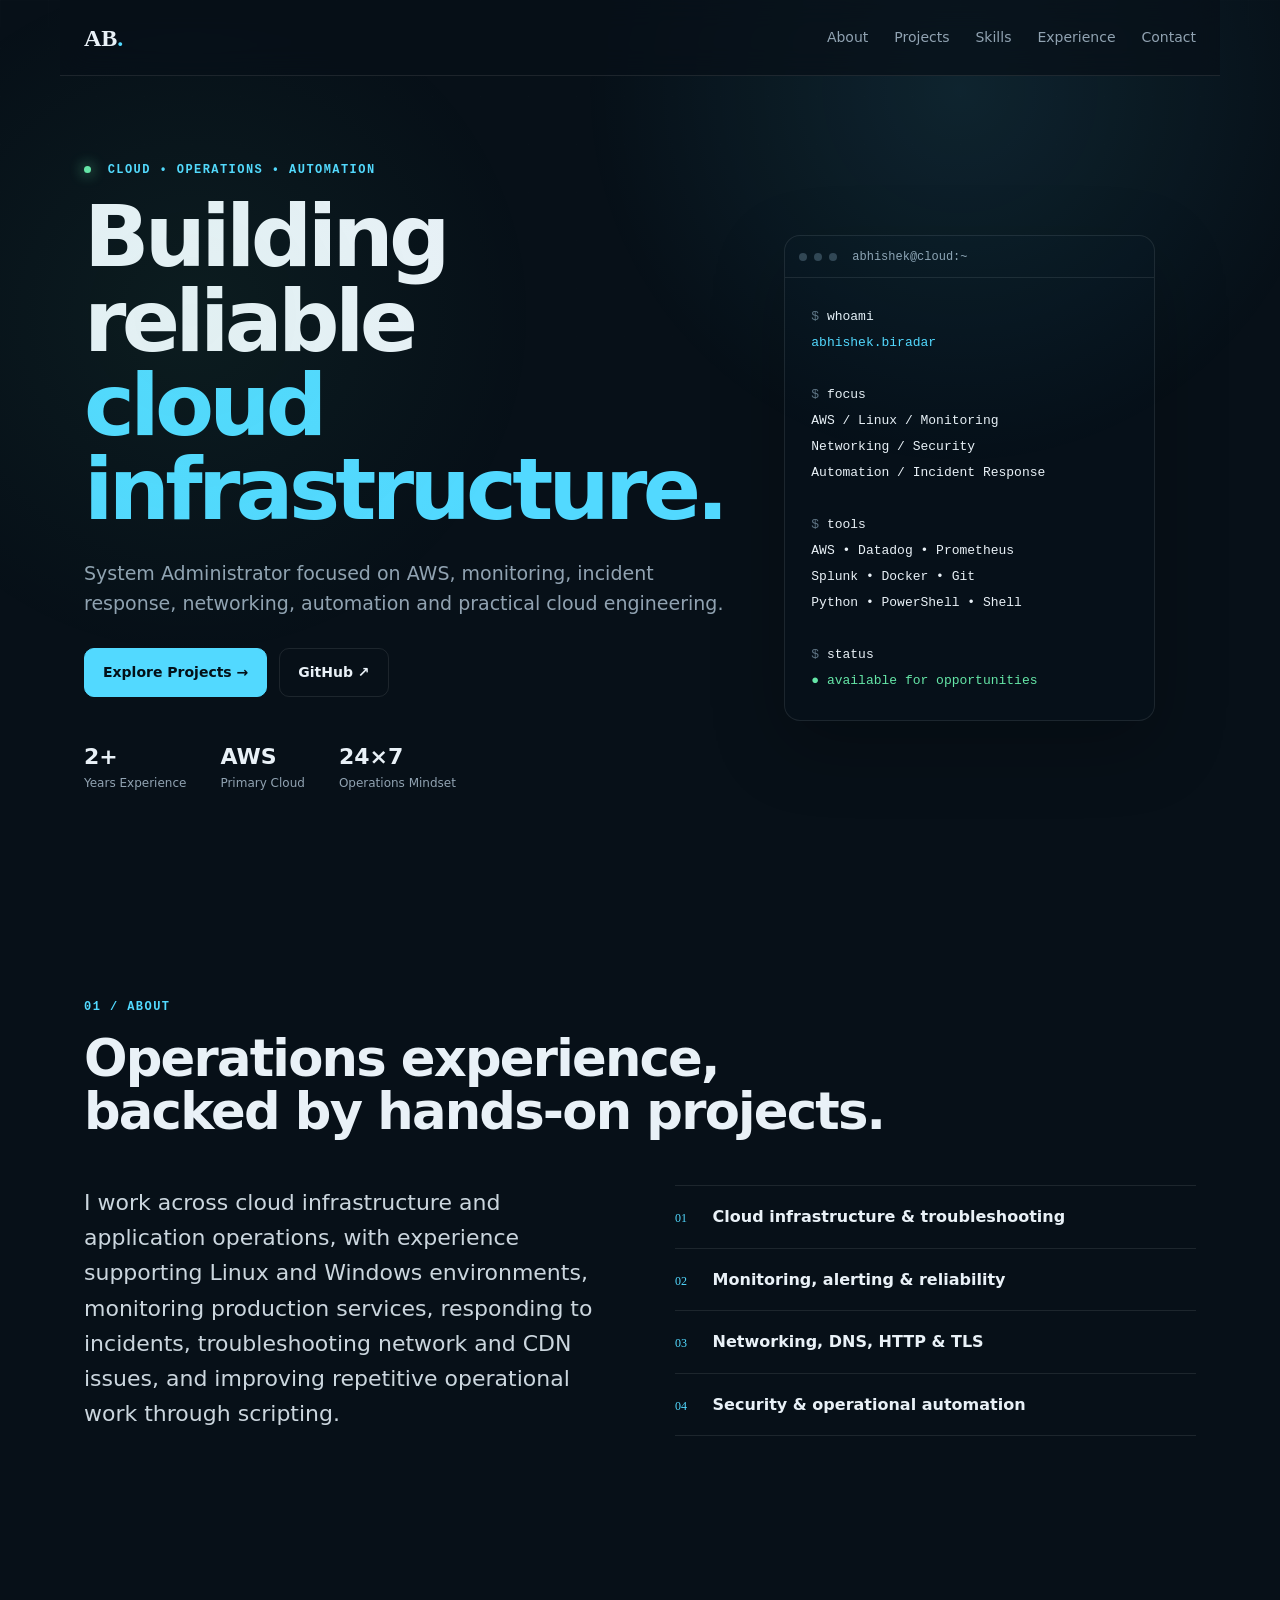
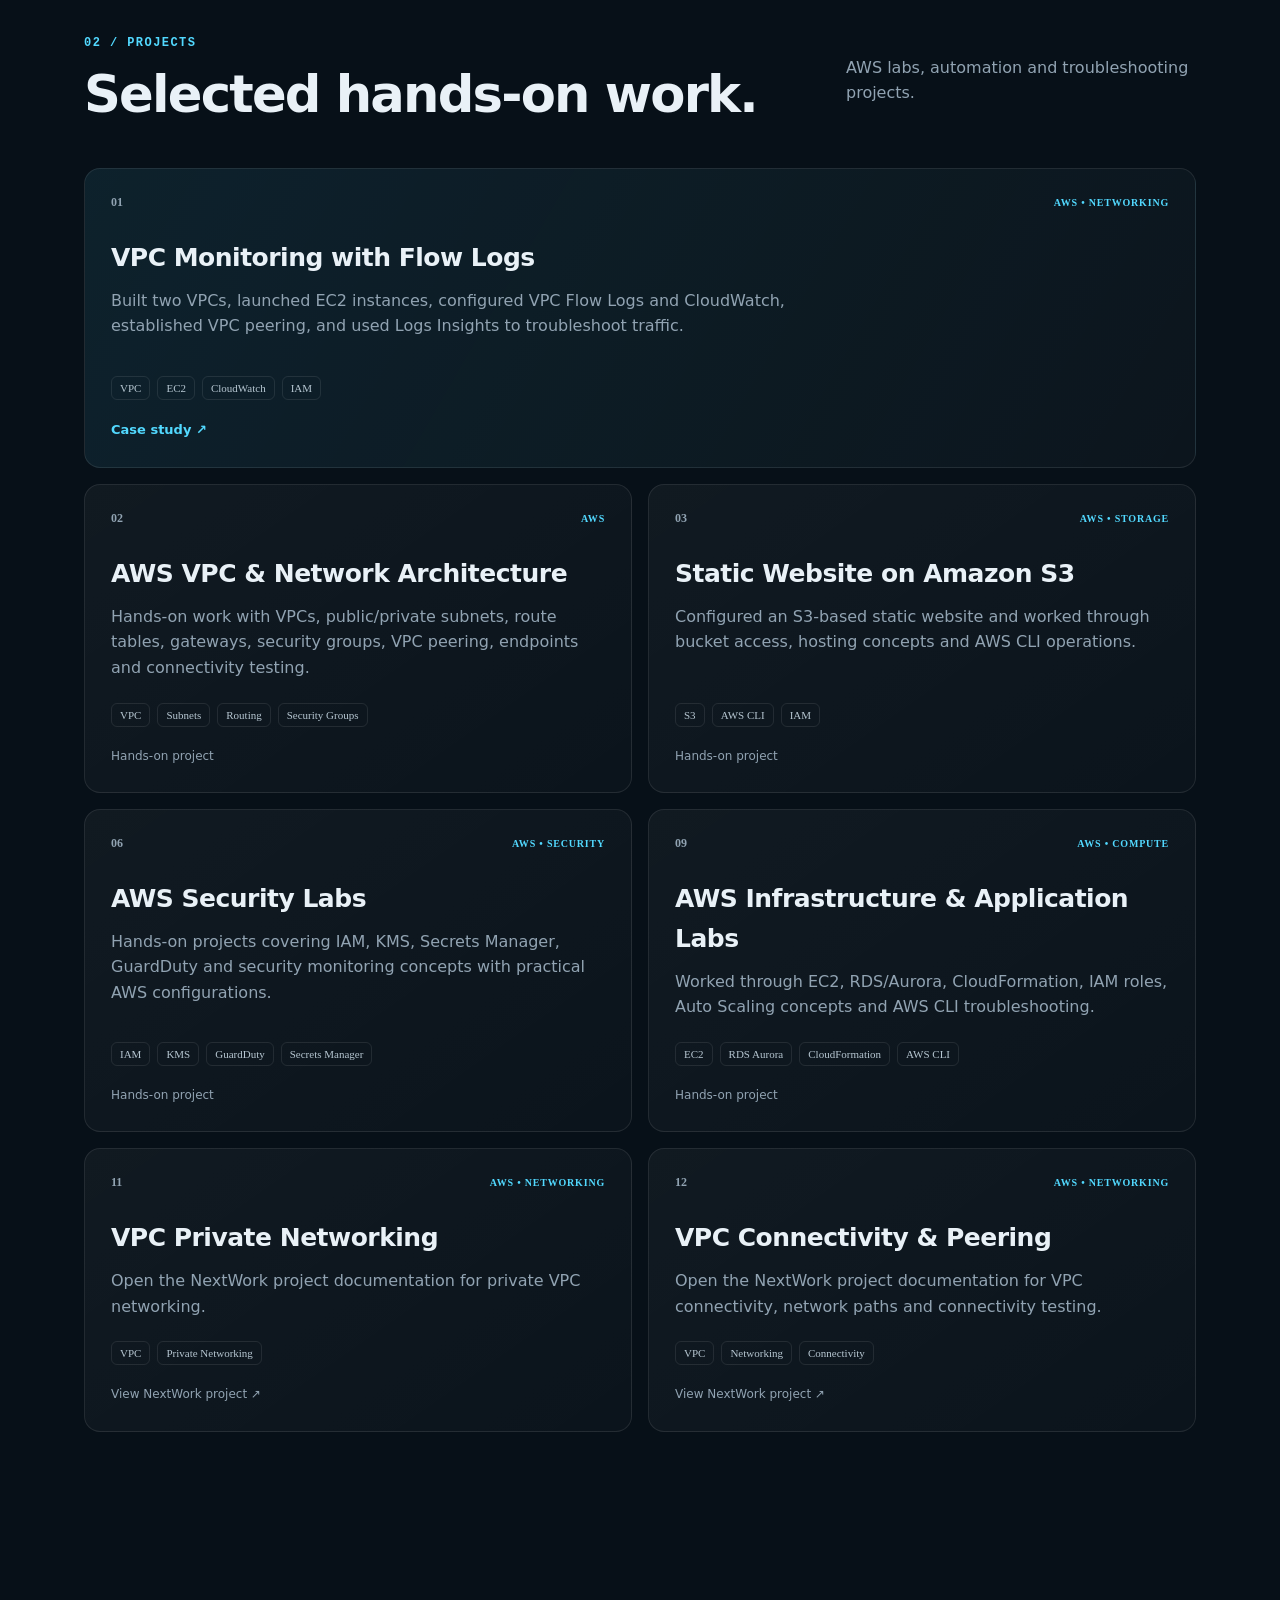
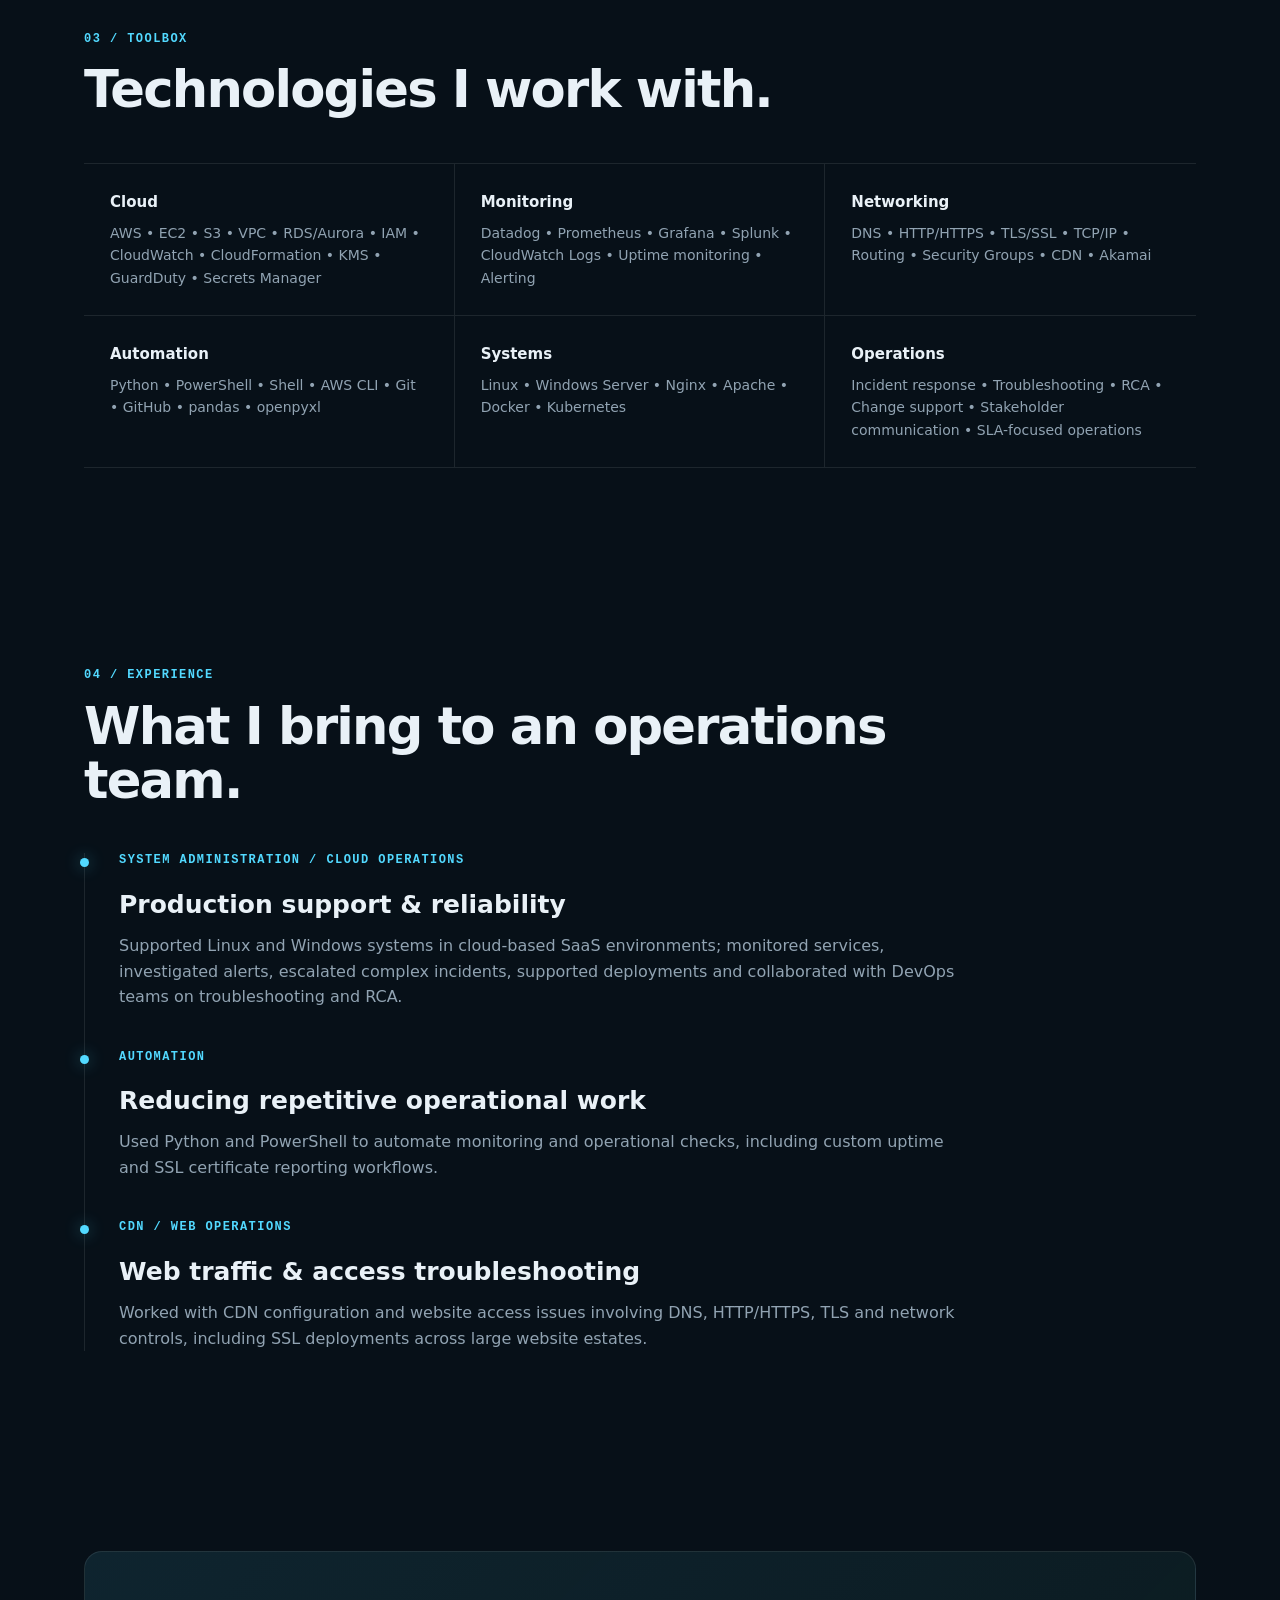
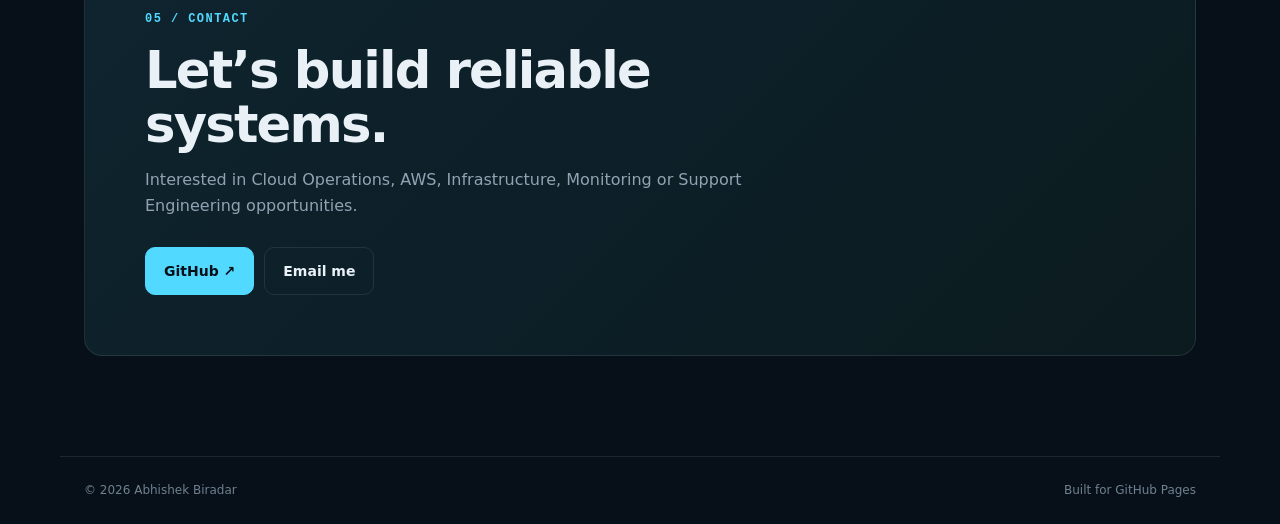
==== commit d421a085: "Remove project articles for monitoring and automation Removed multiple project articles related to m" ====
--- a/index.html
+++ b/index.html
@@ -118,22 +118,8 @@
           <span class="project-status">Hands-on project</span>
         </article>
 
-        <article class="project" data-tags="monitoring automation">
-          <div class="project-top"><span class="number">04</span><span class="badge">PYTHON • SSL</span></div>
-          <h3>SSL Certificate Monitoring Automation</h3>
-          <p>Built a Python-based workflow to check certificates across multiple groups, generate HTML/Excel reports, and surface certificates approaching an expiry threshold.</p>
-          <div class="tags"><span>Python</span><span>OpenSSL</span><span>pandas</span><span>openpyxl</span></div>
-          <span class="project-status">Automation</span>
-        </article>
-
-        <article class="project" data-tags="monitoring automation">
-          <div class="project-top"><span class="number">05</span><span class="badge">MONITORING</span></div>
-          <h3>Website Uptime Monitoring</h3>
-          <p>Created proactive monitoring scripts to check website availability and trigger alerts, reducing manual checks and improving incident detection.</p>
-          <div class="tags"><span>Python</span><span>HTTP</span><span>Alerts</span><span>Automation</span></div>
-          <span class="project-status">Automation</span>
-        </article>
-
+        
+        
         <article class="project" data-tags="aws security" onclick="window.open('https://nextwork.ai/content_maroon_agile_monkey/docs/aws-networks-security', '_blank', 'noopener')" style="cursor: pointer;" role="link" tabindex="0">
           <div class="project-top"><span class="number">06</span><span class="badge">AWS • SECURITY</span></div>
           <h3>AWS Security Labs</h3>
@@ -142,22 +128,8 @@
           <span class="project-status">Hands-on project</span>
         </article>
 
-        <article class="project" data-tags="aws monitoring">
-          <div class="project-top"><span class="number">07</span><span class="badge">DOCKER • OBSERVABILITY</span></div>
-          <h3>Containerized Monitoring Stack</h3>
-          <p>Deployed a monitoring stack with Docker to practice service observability, container operations and monitoring workflows.</p>
-          <div class="tags"><span>Docker</span><span>Monitoring</span><span>Containers</span></div>
-          <span class="project-status">Hands-on project</span>
-        </article>
-
-        <article class="project" data-tags="aws">
-          <div class="project-top"><span class="number">08</span><span class="badge">KUBERNETES</span></div>
-          <h3>Kubernetes Cluster Deployment</h3>
-          <p>Hands-on cluster deployment and Kubernetes fundamentals, including workload orchestration and understanding cluster components.</p>
-          <div class="tags"><span>Kubernetes</span><span>Containers</span><span>Cloud</span></div>
-          <span class="project-status">Hands-on project</span>
-        </article>
-
+        
+        
         <article class="project" data-tags="aws security" onclick="window.open('https://nextwork.ai/content_maroon_agile_monkey/docs/aws-networks-ec2', '_blank', 'noopener')" style="cursor: pointer;" role="link" tabindex="0">
           <div class="project-top"><span class="number">09</span><span class="badge">AWS • COMPUTE</span></div>
           <h3>AWS Infrastructure & Application Labs</h3>
@@ -166,14 +138,7 @@
           <span class="project-status">Hands-on project</span>
         </article>
 
-        <article class="project" data-tags="monitoring security">
-          <div class="project-top"><span class="number">10</span><span class="badge">CDN • TROUBLESHOOTING</span></div>
-          <h3>CDN & Production Troubleshooting</h3>
-          <p>Practical troubleshooting around DNS, HTTP/HTTPS, TLS, CDN traffic paths, access errors and internal-versus-external reachability.</p>
-          <div class="tags"><span>Akamai</span><span>DNS</span><span>HTTP</span><span>TLS</span></div>
-          <span class="project-status">Operations experience</span>
-        </article>
-
+        
         <article class="project" data-tags="aws networking"
                  onclick="window.open('https://nextwork.ai/content_maroon_agile_monkey/docs/aws-networks-private', '_blank', 'noopener')"
                  style="cursor: pointer;" role="link" tabindex="0">
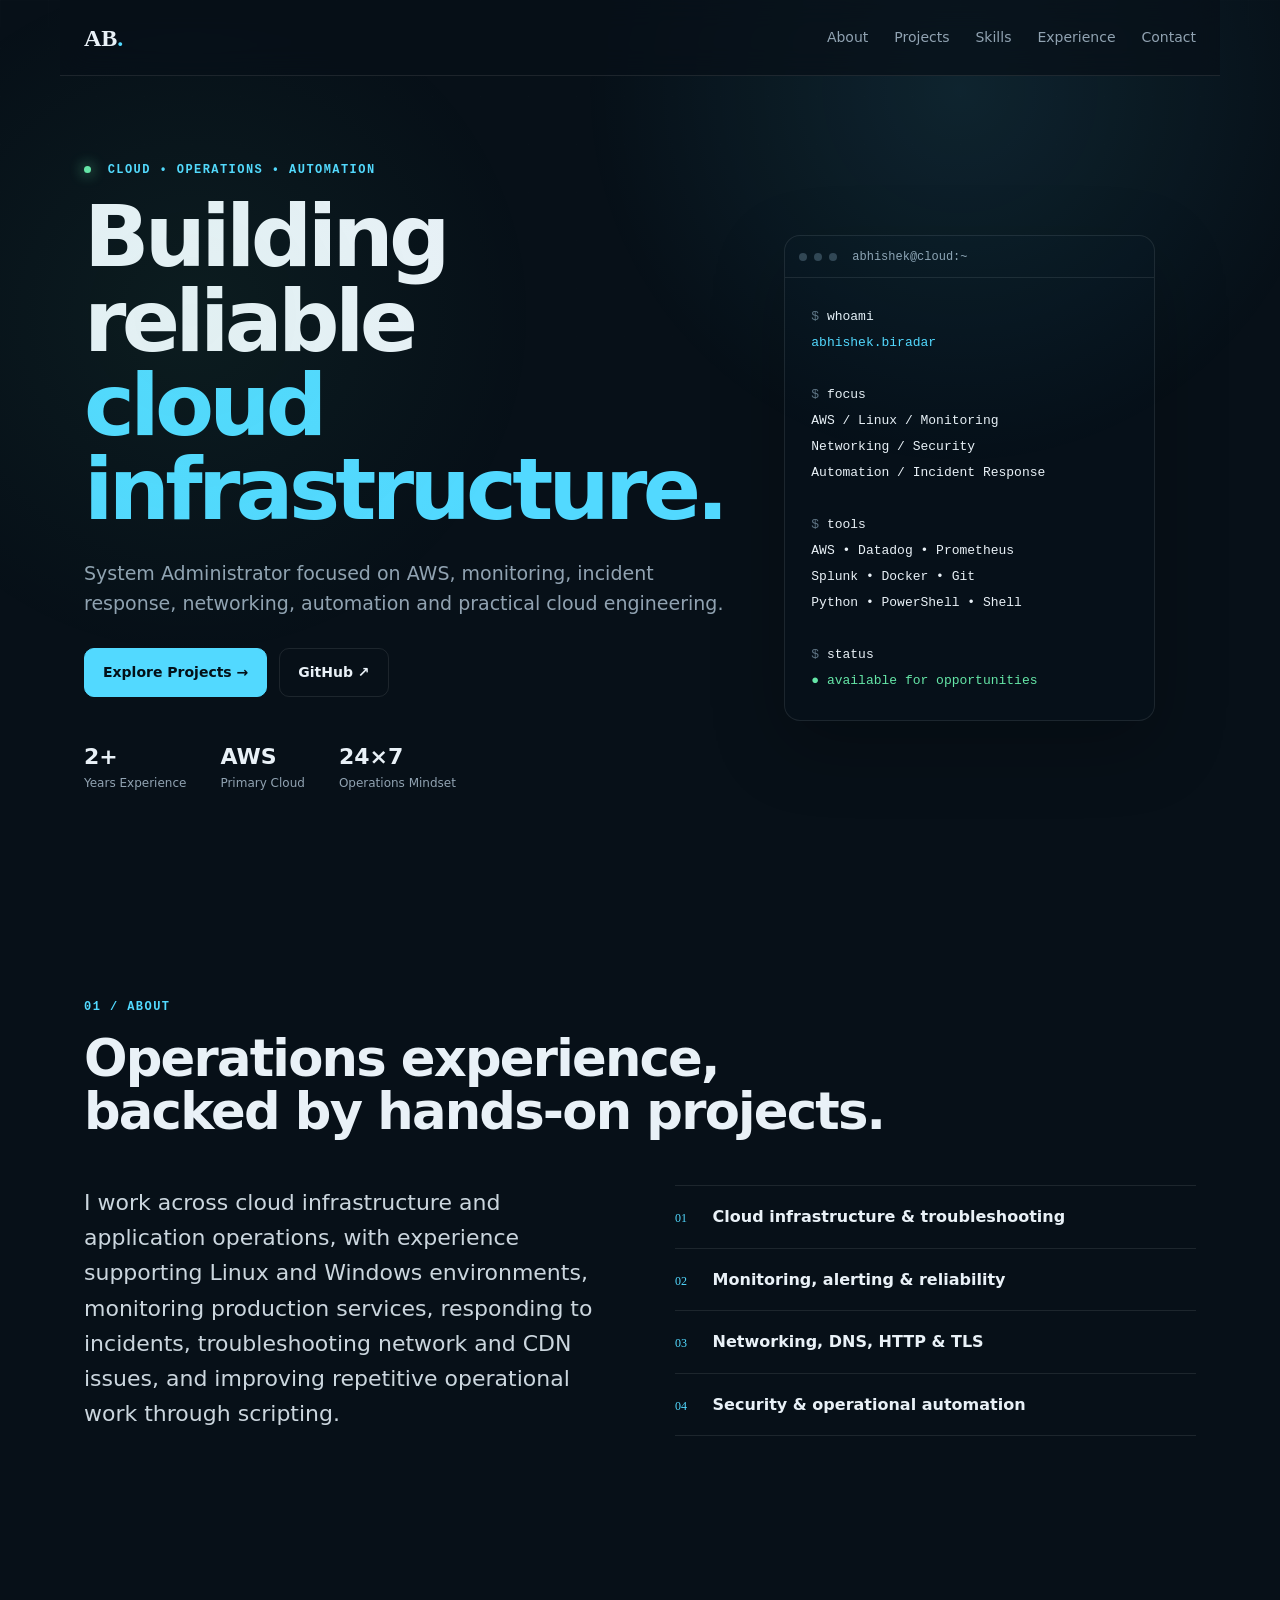
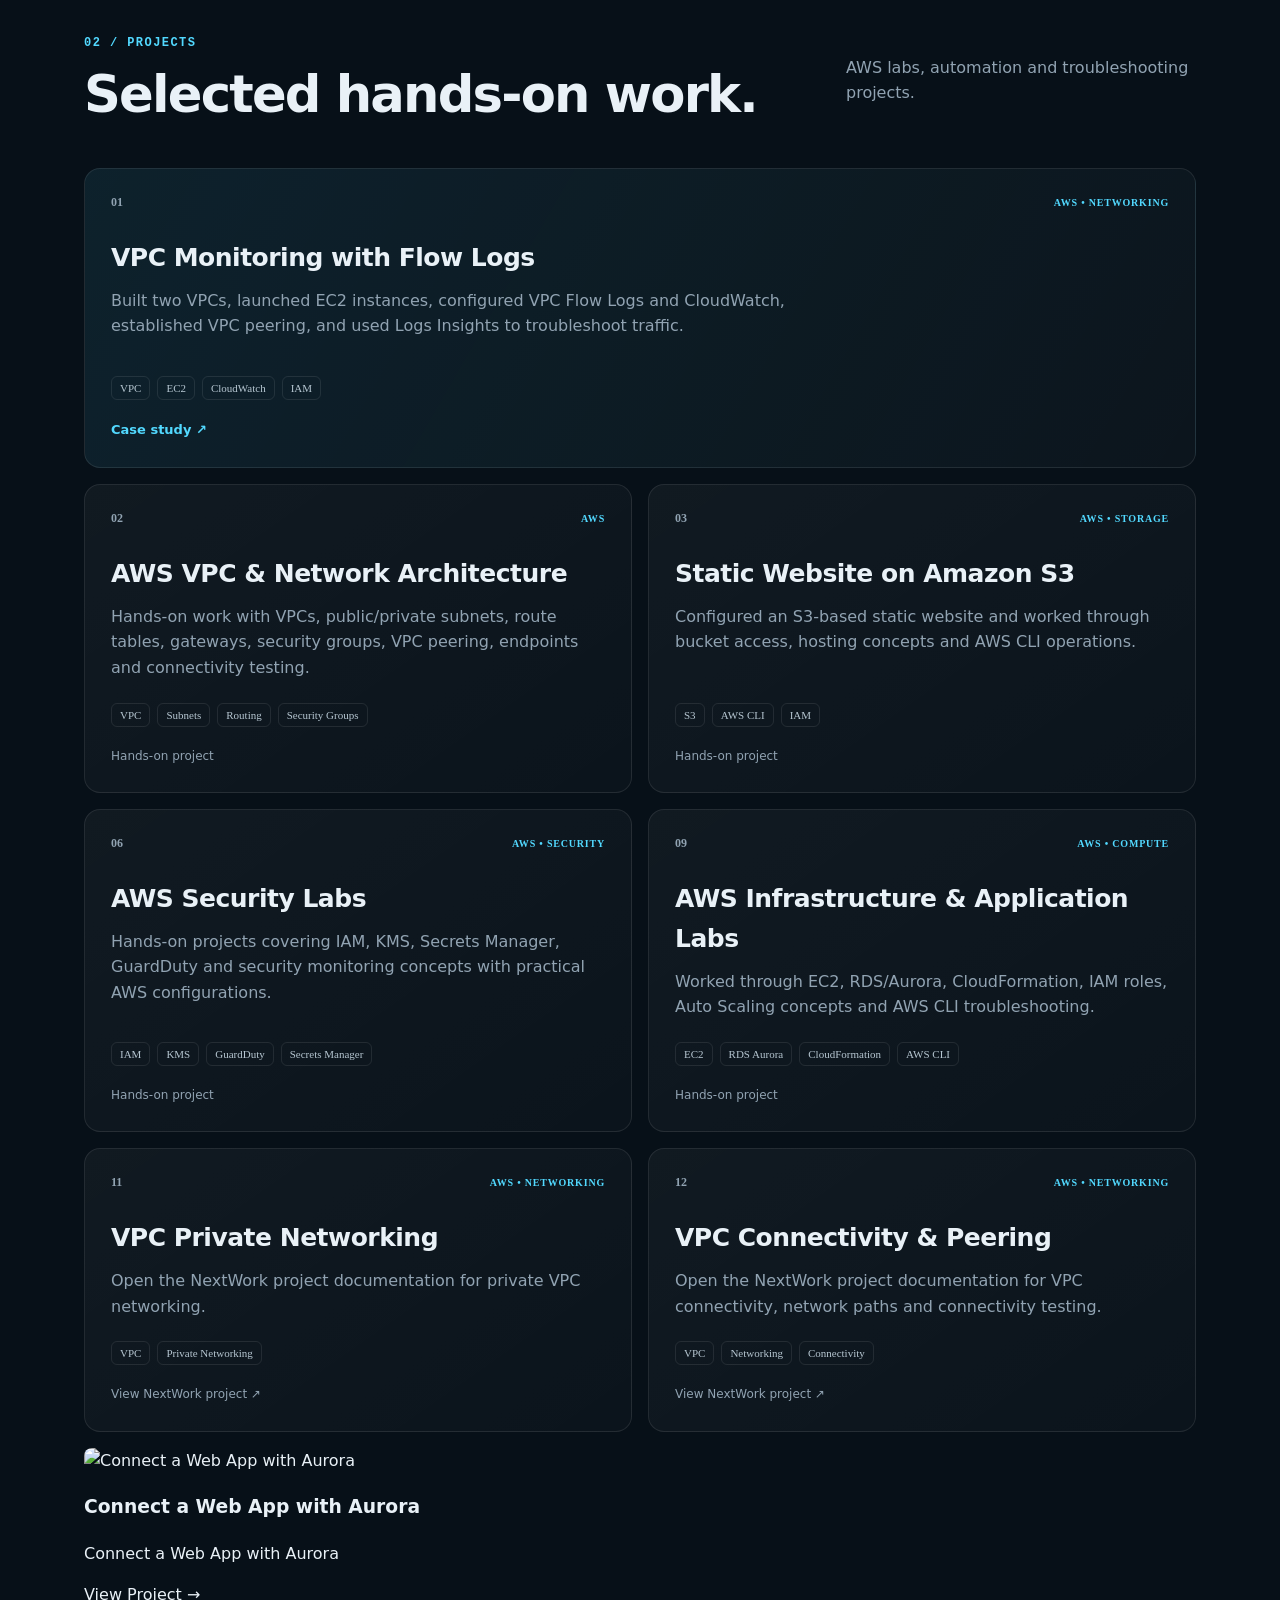
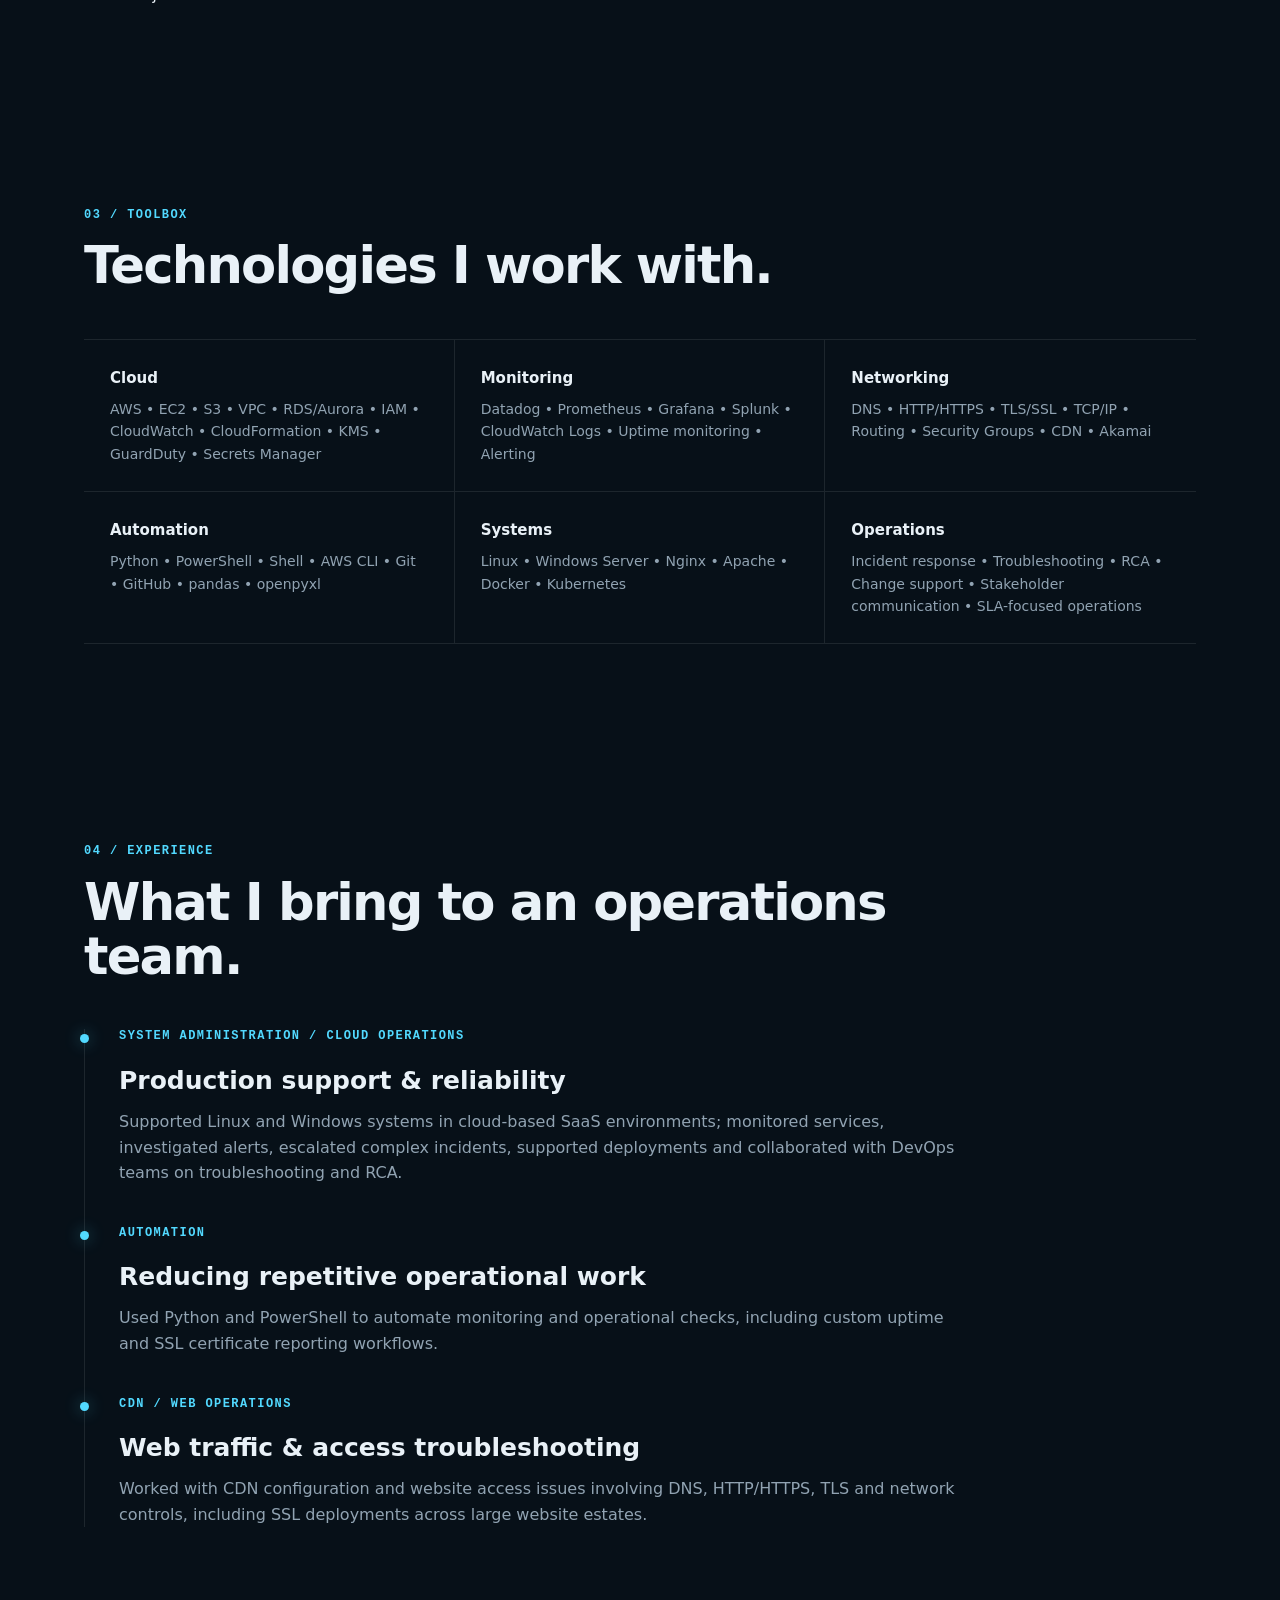
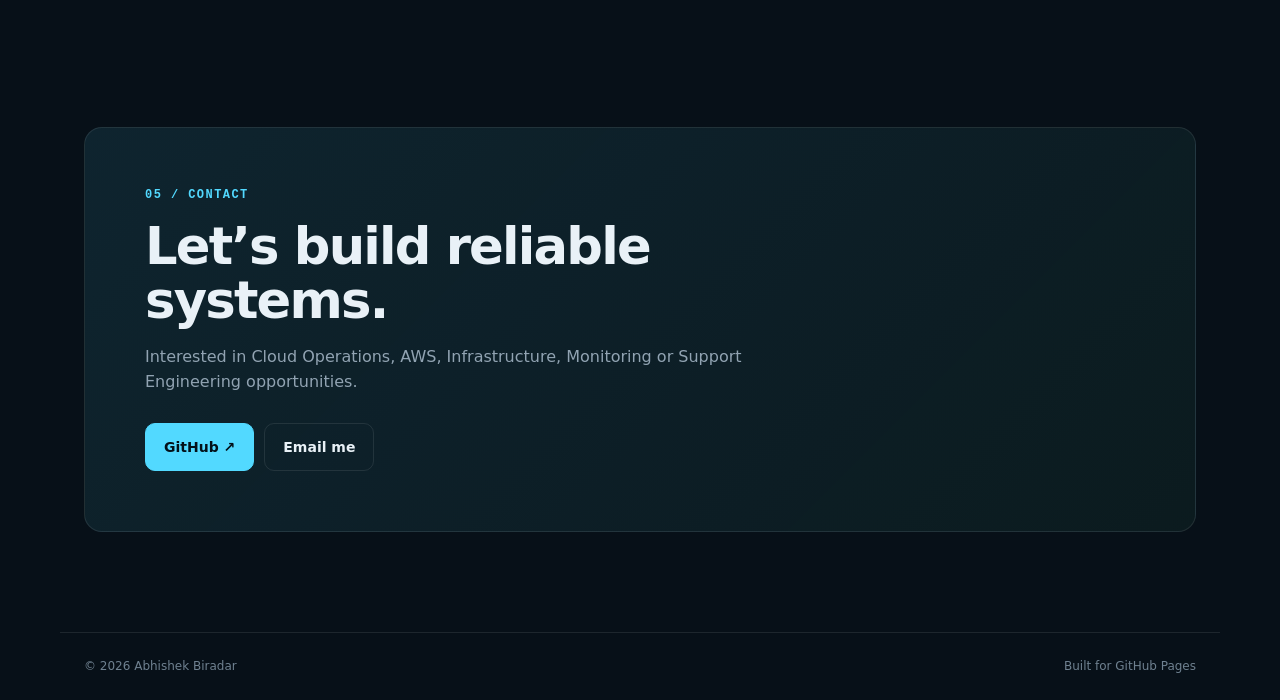
==== commit 298b2689: "Automatically update portfolio projects" ====
--- a/index.html
+++ b/index.html
@@ -157,6 +157,17 @@
           <div class="tags"><span>VPC</span><span>Networking</span><span>Connectivity</span></div>
           <span class="project-status">View NextWork project ↗</span>
         </article>
+        <!-- AUTO_PROJECT_CARDS_START -->
+
+    <a class="project-card" href="projects/Connect a Web App with Aurora/"
+       style="text-decoration:none;color:inherit;">
+      <img src="https://nextwork.ai/static/images/documentation/og/og-portfolio-light.png" alt="Connect a Web App with Aurora" loading="lazy" style="width:100%;max-height:180px;object-fit:cover;border-radius:8px;">
+      <h3>Connect a Web App with Aurora</h3>
+      <p>Connect a Web App with Aurora</p>
+      <span>View Project &rarr;</span>
+    </a>
+
+<!-- AUTO_PROJECT_CARDS_END -->
       </div>
     </section>
 
